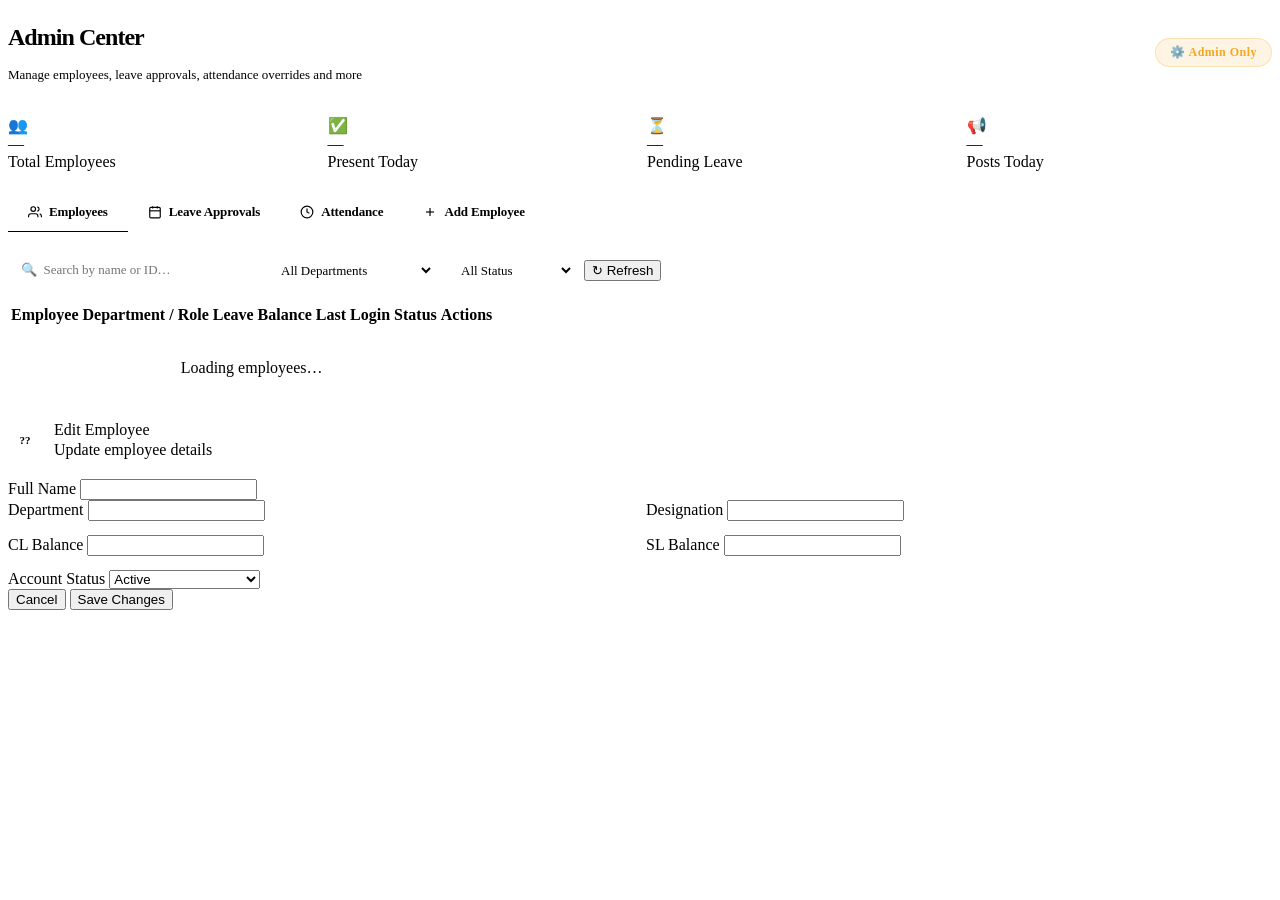
==== index.html @ b12df5a7 "Add files via upload" ====
<!DOCTYPE html>
<html lang="en">
<head>
  <meta charset="UTF-8">
  <meta name="viewport" content="width=device-width, initial-scale=1.0">
  <title>Admin Center · Internal Portal</title>
  <link rel="stylesheet" href="../css/style.css">
  <style>

    /* ── Page Header ────────────────────────────────────────────── */
    .admin-header {
      display: flex;
      align-items: center;
      justify-content: space-between;
      margin-bottom: 20px;
      flex-wrap: wrap;
      gap: 12px;
    }
    .admin-header h1 {
      font-family: var(--font-display);
      font-size: 24px;
      font-weight: 700;
      letter-spacing: -0.04em;
    }
    .admin-header p {
      font-size: 13px;
      color: var(--text-muted);
      margin-top: 3px;
    }
    .admin-badge {
      background: rgba(245,166,35,0.12);
      border: 1px solid rgba(245,166,35,0.25);
      color: #F5A623;
      padding: 6px 14px;
      border-radius: 100px;
      font-size: 12px;
      font-weight: 700;
      letter-spacing: 0.04em;
    }

    /* ── Stat Strip ─────────────────────────────────────────────── */
    .admin-stat-strip {
      display: grid;
      grid-template-columns: repeat(4, 1fr);
      gap: 14px;
      margin-bottom: 22px;
    }
    .admin-stat-strip .stat-card { cursor: default; }

    /* ── Tabs ───────────────────────────────────────────────────── */
    .admin-tabs {
      display: flex;
      gap: 0;
      border-bottom: 1.5px solid var(--border);
      margin-bottom: 22px;
      overflow-x: auto;
      scrollbar-width: none;
    }
    .admin-tabs::-webkit-scrollbar { display: none; }
    .admin-tab {
      padding: 11px 20px;
      font-size: 13px;
      font-weight: 600;
      color: var(--text-muted);
      cursor: pointer;
      transition: var(--transition);
      border-bottom: 2.5px solid transparent;
      margin-bottom: -1.5px;
      white-space: nowrap;
      display: flex;
      align-items: center;
      gap: 7px;
      letter-spacing: -0.01em;
    }
    .admin-tab:hover { color: var(--text-primary); }
    .admin-tab.active { color: var(--accent); border-bottom-color: var(--accent); }
    .tab-badge {
      background: var(--danger);
      color: white;
      font-size: 10px;
      font-weight: 700;
      padding: 1px 6px;
      border-radius: 100px;
      min-width: 18px;
      text-align: center;
    }

    .tab-panel { display: none; }
    .tab-panel.active { display: block; }

    /* ── Search / Filter Bar ────────────────────────────────────── */
    .search-bar {
      display: flex;
      gap: 10px;
      align-items: center;
      margin-bottom: 16px;
      flex-wrap: wrap;
    }
    .search-input {
      padding: 8px 13px;
      border: 1.5px solid var(--border);
      border-radius: var(--radius-sm);
      background: var(--bg-secondary);
      color: var(--text-primary);
      font-size: 13px;
      outline: none;
      transition: var(--transition);
      font-family: var(--font-body);
    }
    .search-input:focus { border-color: var(--accent); background: var(--bg-card); }

    /* ── Employee Table ─────────────────────────────────────────── */
    .emp-avatar {
      width: 34px; height: 34px;
      border-radius: 50%;
      background: linear-gradient(135deg, var(--accent), var(--accent-2));
      display: flex; align-items: center; justify-content: center;
      font-size: 11px; font-weight: 700; color: #000;
      font-family: var(--font-display);
      flex-shrink: 0;
    }
    .emp-name { font-weight: 600; font-size: 13.5px; letter-spacing: -0.02em; }
    .emp-id   { font-size: 11px; color: var(--text-muted); margin-top: 1px; }
    .emp-detail { font-size: 11.5px; color: var(--text-muted); }

    /* ── Leave Request Row ──────────────────────────────────────── */
    .leave-req-row {
      display: flex;
      align-items: flex-start;
      gap: 14px;
      padding: 16px 0;
      border-bottom: 1px solid var(--border);
    }
    .leave-req-row:last-child { border-bottom: none; padding-bottom: 0; }
    .leave-type-pill {
      padding: 3px 9px;
      border-radius: 100px;
      font-size: 11px;
      font-weight: 700;
      letter-spacing: 0.03em;
    }
    .leave-type-pill.CL { background: rgba(245,166,35,0.12); color: var(--accent-2); }
    .leave-type-pill.SL { background: var(--success-soft); color: var(--success); }

    /* ── Attendance Today List ──────────────────────────────────── */
    .att-row {
      display: flex;
      align-items: center;
      gap: 10px;
      padding: 9px 0;
      border-bottom: 1px solid var(--border);
    }
    .att-row:last-child { border-bottom: none; }
    .att-times { font-size: 11px; color: var(--text-muted); margin-top: 2px; }

    /* ── Override Form ──────────────────────────────────────────── */
    .override-form-grid {
      display: grid;
      grid-template-columns: 1fr 1fr;
      gap: 12px;
    }

    /* ── Add Employee Form ──────────────────────────────────────── */
    .add-form-grid {
      display: grid;
      grid-template-columns: 1fr 1fr;
      gap: 14px;
    }

    /* ── Empty State ────────────────────────────────────────────── */
    .admin-empty {
      text-align: center;
      padding: 40px 24px;
      color: var(--text-muted);
    }
    .admin-empty-icon { font-size: 32px; margin-bottom: 10px; opacity: 0.5; }
    .admin-empty h3 { font-size: 14px; font-weight: 600; margin-bottom: 4px; color: var(--text-secondary); }
    .admin-empty p  { font-size: 12.5px; }

    /* ── Modal Extra ────────────────────────────────────────────── */
    .modal-header-row {
      display: flex;
      align-items: center;
      gap: 12px;
      margin-bottom: 20px;
    }

    /* ── Responsive ─────────────────────────────────────────────── */
    @media (max-width: 768px) {
      .admin-stat-strip { grid-template-columns: 1fr 1fr; }
      .add-form-grid    { grid-template-columns: 1fr; }
      .override-form-grid { grid-template-columns: 1fr; }
    }
  </style>
</head>
<body>
<div class="app-layout">
  <aside class="sidebar"></aside>

  <div class="main-content">
    <div class="topbar"></div>

    <div class="page-content">

      <!-- Page Header -->
      <div class="admin-header animate-in">
        <div>
          <h1>Admin Center</h1>
          <p>Manage employees, leave approvals, attendance overrides and more</p>
        </div>
        <div class="admin-badge">⚙️ Admin Only</div>
      </div>

      <!-- Stat Strip -->
      <div class="admin-stat-strip animate-in" style="animation-delay:.04s">
        <div class="stat-card">
          <div class="stat-icon blue">👥</div>
          <div class="stat-value" id="sTotalEmp">—</div>
          <div class="stat-label">Total Employees</div>
        </div>
        <div class="stat-card">
          <div class="stat-icon green">✅</div>
          <div class="stat-value" id="sPresentToday">—</div>
          <div class="stat-label">Present Today</div>
        </div>
        <div class="stat-card">
          <div class="stat-icon yellow">⏳</div>
          <div class="stat-value" id="sPendingLeave">—</div>
          <div class="stat-label">Pending Leave</div>
        </div>
        <div class="stat-card">
          <div class="stat-icon orange">📢</div>
          <div class="stat-value" id="sPostsToday">—</div>
          <div class="stat-label">Posts Today</div>
        </div>
      </div>

      <!-- Tabs -->
      <div class="admin-tabs animate-in" style="animation-delay:.08s">
        <div class="admin-tab active" onclick="switchTab('employees', this)">
          <svg viewBox="0 0 24 24" fill="none" stroke="currentColor" stroke-width="2" style="width:14px;height:14px"><path d="M17 21v-2a4 4 0 0 0-4-4H5a4 4 0 0 0-4 4v2"/><circle cx="9" cy="7" r="4"/><path d="M23 21v-2a4 4 0 0 0-3-3.87"/><path d="M16 3.13a4 4 0 0 1 0 7.75"/></svg>
          Employees
        </div>
        <div class="admin-tab" onclick="switchTab('leave', this)">
          <svg viewBox="0 0 24 24" fill="none" stroke="currentColor" stroke-width="2" style="width:14px;height:14px"><rect x="3" y="4" width="18" height="18" rx="2" ry="2"/><line x1="16" y1="2" x2="16" y2="6"/><line x1="8" y1="2" x2="8" y2="6"/><line x1="3" y1="10" x2="21" y2="10"/></svg>
          Leave Approvals
          <span class="tab-badge" id="pendingLeaveBadge" style="display:none">0</span>
        </div>
        <div class="admin-tab" onclick="switchTab('attendance', this)">
          <svg viewBox="0 0 24 24" fill="none" stroke="currentColor" stroke-width="2" style="width:14px;height:14px"><circle cx="12" cy="12" r="10"/><polyline points="12 6 12 12 16 14"/></svg>
          Attendance
        </div>
        <div class="admin-tab" onclick="switchTab('add', this)">
          <svg viewBox="0 0 24 24" fill="none" stroke="currentColor" stroke-width="2" style="width:14px;height:14px"><line x1="12" y1="5" x2="12" y2="19"/><line x1="5" y1="12" x2="19" y2="12"/></svg>
          Add Employee
        </div>
      </div>

      <!-- ════════════════════════════════════════════════════════ -->
      <!-- TAB: EMPLOYEES                                          -->
      <!-- ════════════════════════════════════════════════════════ -->
      <div class="tab-panel active" id="tab-employees">
        <div class="search-bar">
          <input type="text" class="search-input" id="empSearch"
            placeholder="🔍  Search by name or ID…"
            oninput="filterEmployees()"
            style="min-width:220px">
          <select class="search-input" id="deptFilter" onchange="filterEmployees()" style="min-width:170px">
            <option value="">All Departments</option>
          </select>
          <select class="search-input" id="statusFilter" onchange="filterEmployees()" style="min-width:130px">
            <option value="">All Status</option>
            <option value="active">Active</option>
            <option value="inactive">Inactive</option>
          </select>
          <button class="btn btn-secondary btn-sm" onclick="loadEmployees()">↻ Refresh</button>
        </div>

        <div class="card" style="padding:0;overflow:hidden">
          <div class="table-wrapper">
            <table>
              <thead>
                <tr>
                  <th>Employee</th>
                  <th>Department / Role</th>
                  <th>Leave Balance</th>
                  <th>Last Login</th>
                  <th>Status</th>
                  <th style="text-align:right">Actions</th>
                </tr>
              </thead>
              <tbody id="empTableBody">
                <tr>
                  <td colspan="6" style="text-align:center;padding:32px;color:var(--text-muted)">
                    Loading employees…
                  </td>
                </tr>
              </tbody>
            </table>
          </div>
        </div>
        <div style="margin-top:10px;font-size:12px;color:var(--text-muted)" id="empCount"></div>
      </div>

      <!-- ════════════════════════════════════════════════════════ -->
      <!-- TAB: LEAVE APPROVALS                                    -->
      <!-- ════════════════════════════════════════════════════════ -->
      <div class="tab-panel" id="tab-leave">
        <div class="search-bar">
          <select class="search-input" id="leaveStatusFilter" onchange="loadLeaveRequests()" style="min-width:170px">
            <option value="pending">Pending</option>
            <option value="approved">Approved</option>
            <option value="rejected">Rejected</option>
            <option value="all">All Requests</option>
          </select>
          <button class="btn btn-secondary btn-sm" onclick="loadLeaveRequests()">↻ Refresh</button>
        </div>
        <div class="card" id="leaveApprovalList">
          <div style="text-align:center;padding:32px;color:var(--text-muted);font-size:13px">Loading…</div>
        </div>
      </div>

      <!-- ════════════════════════════════════════════════════════ -->
      <!-- TAB: ATTENDANCE                                         -->
      <!-- ════════════════════════════════════════════════════════ -->
      <div class="tab-panel" id="tab-attendance">
        <div style="display:grid;grid-template-columns:1fr 1fr;gap:18px">

          <!-- Override Form -->
          <div class="card">
            <div class="card-header">
              <div class="card-title">Override Attendance</div>
            </div>
            <p style="font-size:12.5px;color:var(--text-muted);margin-bottom:16px;line-height:1.5">
              Manually adjust check-in/out for any employee on any date.
            </p>
            <div class="form-group">
              <label class="form-label">Employee</label>
              <select class="form-select" id="overrideEmp"></select>
            </div>
            <div class="form-group">
              <label class="form-label">Date</label>
              <input type="date" class="form-input" id="overrideDate">
            </div>
            <div class="override-form-grid">
              <div class="form-group" style="margin-bottom:0">
                <label class="form-label">Check In</label>
                <input type="time" class="form-input" id="overrideIn">
              </div>
              <div class="form-group" style="margin-bottom:0">
                <label class="form-label">Check Out</label>
                <input type="time" class="form-input" id="overrideOut">
              </div>
            </div>
            <div class="form-group" style="margin-top:14px">
              <label class="form-label">Status</label>
              <select class="form-select" id="overrideStatus">
                <option value="present">Present</option>
                <option value="absent">Absent</option>
                <option value="leave">On Leave</option>
                <option value="holiday">Holiday</option>
              </select>
            </div>
            <div class="form-group">
              <label class="form-label">Note (optional)</label>
              <input type="text" class="form-input" id="overrideNote" placeholder="Reason for override…">
            </div>
            <button class="btn btn-primary" style="width:100%" onclick="submitOverride()">
              <svg viewBox="0 0 24 24" fill="none" stroke="currentColor" stroke-width="2" style="width:13px;height:13px"><polyline points="20 6 9 17 4 12"/></svg>
              Save Override
            </button>
          </div>

          <!-- Today's Attendance -->
          <div class="card">
            <div class="card-header">
              <div class="card-title">Today's Attendance</div>
              <button class="btn btn-ghost btn-sm" onclick="loadTodayAttendance()">↻</button>
            </div>
            <div id="todayAttendanceList">
              <div style="text-align:center;padding:32px;color:var(--text-muted);font-size:13px">Loading…</div>
            </div>
          </div>
        </div>
      </div>

      <!-- ════════════════════════════════════════════════════════ -->
      <!-- TAB: ADD EMPLOYEE                                       -->
      <!-- ════════════════════════════════════════════════════════ -->
      <div class="tab-panel" id="tab-add">
        <div class="card" style="max-width:580px">
          <div class="card-header">
            <div class="card-title">New Employee Account</div>
          </div>

          <div class="add-form-grid">
            <div class="form-group" style="margin-bottom:0">
              <label class="form-label">Full Name *</label>
              <input type="text" class="form-input" id="newName" placeholder="e.g. Arjun Sharma">
            </div>
            <div class="form-group" style="margin-bottom:0">
              <label class="form-label">Employee ID *</label>
              <input type="text" class="form-input" id="newEmpId" placeholder="e.g. TS004">
            </div>
          </div>

          <div class="add-form-grid" style="margin-top:14px">
            <div class="form-group" style="margin-bottom:0">
              <label class="form-label">Department</label>
              <input type="text" class="form-input" id="newDept" placeholder="e.g. Engineering">
            </div>
            <div class="form-group" style="margin-bottom:0">
              <label class="form-label">Designation</label>
              <input type="text" class="form-input" id="newDesig" placeholder="e.g. Frontend Developer">
            </div>
          </div>

          <div class="add-form-grid" style="margin-top:14px">
            <div class="form-group" style="margin-bottom:0">
              <label class="form-label">Email</label>
              <input type="email" class="form-input" id="newEmail" placeholder="name@company.com">
            </div>
            <div class="form-group" style="margin-bottom:0">
              <label class="form-label">Phone</label>
              <input type="tel" class="form-input" id="newPhone" placeholder="+91 98765 43210">
            </div>
          </div>

          <div class="add-form-grid" style="margin-top:14px">
            <div class="form-group" style="margin-bottom:0">
              <label class="form-label">Join Date</label>
              <input type="date" class="form-input" id="newJoinDate">
            </div>
            <div class="form-group" style="margin-bottom:0">
              <label class="form-label">Role</label>
              <select class="form-select" id="newRole">
                <option value="employee">Employee</option>
                <option value="admin">Admin</option>
              </select>
            </div>
          </div>

          <div class="add-form-grid" style="margin-top:14px">
            <div class="form-group" style="margin-bottom:0">
              <label class="form-label">Casual Leave (CL)</label>
              <input type="number" class="form-input" id="newCL" value="12" min="0" max="365">
            </div>
            <div class="form-group" style="margin-bottom:0">
              <label class="form-label">Sick Leave (SL)</label>
              <input type="number" class="form-input" id="newSL" value="12" min="0" max="365">
            </div>
          </div>

          <div class="divider"></div>

          <div class="form-group" style="margin-bottom:20px">
            <label class="form-label">Temporary Password *</label>
            <input type="text" class="form-input" id="newPass" placeholder="Employee will use this to first log in">
          </div>

          <button class="btn btn-primary btn-lg" style="width:100%" onclick="addEmployee()">
            <svg viewBox="0 0 24 24" fill="none" stroke="currentColor" stroke-width="2.5" style="width:15px;height:15px"><line x1="12" y1="5" x2="12" y2="19"/><line x1="5" y1="12" x2="19" y2="12"/></svg>
            Create Employee Account
          </button>
        </div>
      </div>

    </div><!-- /page-content -->
  </div><!-- /main-content -->
</div><!-- /app-layout -->

<!-- ── Edit Employee Modal ──────────────────────────────────────── -->
<div class="modal-overlay" id="editModal">
  <div class="modal">
    <div class="modal-header-row">
      <div class="emp-avatar" id="editModalAvatar">??</div>
      <div>
        <div class="modal-title" style="margin-bottom:2px">Edit Employee</div>
        <div class="modal-subtitle" id="editModalSubtitle" style="margin-bottom:0">Update employee details</div>
      </div>
    </div>
    <input type="hidden" id="editEmpId">

    <div class="form-group">
      <label class="form-label">Full Name</label>
      <input type="text" class="form-input" id="editName">
    </div>

    <div style="display:grid;grid-template-columns:1fr 1fr;gap:12px">
      <div class="form-group" style="margin-bottom:0">
        <label class="form-label">Department</label>
        <input type="text" class="form-input" id="editDept">
      </div>
      <div class="form-group" style="margin-bottom:0">
        <label class="form-label">Designation</label>
        <input type="text" class="form-input" id="editDesig">
      </div>
    </div>

    <div style="display:grid;grid-template-columns:1fr 1fr;gap:12px;margin-top:14px">
      <div class="form-group" style="margin-bottom:0">
        <label class="form-label">CL Balance</label>
        <input type="number" class="form-input" id="editCL" min="0">
      </div>
      <div class="form-group" style="margin-bottom:0">
        <label class="form-label">SL Balance</label>
        <input type="number" class="form-input" id="editSL" min="0">
      </div>
    </div>

    <div class="form-group" style="margin-top:14px">
      <label class="form-label">Account Status</label>
      <select class="form-select" id="editStatus">
        <option value="active">Active</option>
        <option value="inactive">Inactive (Deactivated)</option>
      </select>
    </div>

    <div class="modal-actions">
      <button class="btn btn-secondary" onclick="closeModal('editModal')">Cancel</button>
      <button class="btn btn-primary" onclick="saveEmployee()">Save Changes</button>
    </div>
  </div>
</div>

<script src="../js/app.js"></script>
<script>
  const user = Auth.requireAdmin();
  if (!user) throw new Error('Admin access required');

  let allEmployees = [];

  buildSidebar('admin');
  buildTopbar('Admin Center');
  loadAdminStats();
  loadEmployees();

  // ── Tab Switcher ───────────────────────────────────────────────
  function switchTab(name, el) {
    document.querySelectorAll('.admin-tab').forEach(t => t.classList.remove('active'));
    document.querySelectorAll('.tab-panel').forEach(p => p.classList.remove('active'));
    el.classList.add('active');
    document.getElementById(`tab-${name}`).classList.add('active');
    if (name === 'leave')      loadLeaveRequests();
    if (name === 'attendance') { loadTodayAttendance(); setDefaultOverrideDate(); }
  }

  // ── Admin Stats ────────────────────────────────────────────────
  async function loadAdminStats() {
    const res = await API.get('/admin/stats');
    if (!res.ok) return;
    const d = res.data;
    document.getElementById('sTotalEmp').textContent    = d.total_employees ?? '—';
    document.getElementById('sPresentToday').textContent = d.present_today   ?? '—';
    document.getElementById('sPendingLeave').textContent = d.pending_leave   ?? '—';
    document.getElementById('sPostsToday').textContent   = d.posts_today     ?? '—';

    // Show pending badge on Leave tab
    if (d.pending_leave > 0) {
      const badge = document.getElementById('pendingLeaveBadge');
      badge.textContent = d.pending_leave;
      badge.style.display = 'inline-block';
    }
  }

  // ── Load Employees ─────────────────────────────────────────────
  async function loadEmployees() {
    document.getElementById('empTableBody').innerHTML =
      `<tr><td colspan="6" style="text-align:center;padding:32px;color:var(--text-muted)">Loading…</td></tr>`;

    const res = await API.get('/admin/employees');
    allEmployees = res.ok ? (res.data.employees || []) : [];

    // Populate department filter
    const depts = [...new Set(allEmployees.map(e => e.department).filter(Boolean))].sort();
    document.getElementById('deptFilter').innerHTML =
      `<option value="">All Departments</option>` +
      depts.map(d => `<option value="${d}">${d}</option>`).join('');

    // Populate override employee dropdown
    document.getElementById('overrideEmp').innerHTML =
      allEmployees.map(e => `<option value="${e.id}">${e.name} (${e.employee_id})</option>`).join('');

    filterEmployees();
  }

  function filterEmployees() {
    const q      = document.getElementById('empSearch').value.toLowerCase();
    const dept   = document.getElementById('deptFilter').value;
    const status = document.getElementById('statusFilter').value;

    const filtered = allEmployees.filter(e => {
      const matchQ = !q || e.name?.toLowerCase().includes(q) || e.employee_id?.toLowerCase().includes(q);
      const matchD = !dept   || e.department === dept;
      const matchS = !status || e.status === status;
      return matchQ && matchD && matchS;
    });

    renderEmployees(filtered);
  }

  function renderEmployees(list) {
    const tbody = document.getElementById('empTableBody');
    document.getElementById('empCount').textContent =
      list.length === allEmployees.length
        ? `${list.length} employees`
        : `${list.length} of ${allEmployees.length} employees`;

    if (!list.length) {
      tbody.innerHTML = `
        <tr><td colspan="6">
          <div class="admin-empty">
            <div class="admin-empty-icon">🔍</div>
            <h3>No employees found</h3>
            <p>Try adjusting your search or filters</p>
          </div>
        </td></tr>`;
      return;
    }

    tbody.innerHTML = list.map(e => {
      const lastLogin = e.last_login ? Utils.timeAgo(e.last_login) : 'Never';
      const empJson   = JSON.stringify(e).replace(/"/g, '&quot;');
      return `
        <tr>
          <td>
            <div style="display:flex;align-items:center;gap:10px">
              <div class="emp-avatar">${Utils.initials(e.name)}</div>
              <div>
                <div class="emp-name">${e.name}</div>
                <div class="emp-id">#${e.employee_id}</div>
              </div>
            </div>
          </td>
          <td>
            <div style="font-size:13px;font-weight:500">${e.department || '—'}</div>
            <div class="emp-detail">${e.designation || ''}</div>
          </td>
          <td>
            <div style="font-size:12.5px">
              <span style="color:var(--accent-2);font-weight:600">CL ${e.cl_balance ?? 12}</span>
              <span style="color:var(--text-muted);margin:0 5px">·</span>
              <span style="color:var(--success);font-weight:600">SL ${e.sl_balance ?? 12}</span>
            </div>
          </td>
          <td><div class="emp-detail">${lastLogin}</div></td>
          <td>
            <span class="badge badge-${e.status === 'active' ? 'success' : 'danger'}">
              ${e.status || 'active'}
            </span>
          </td>
          <td style="text-align:right">
            <div style="display:flex;gap:6px;justify-content:flex-end">
              <button class="btn btn-secondary btn-sm" onclick="openEditModal(${empJson})">Edit</button>
              <button class="btn btn-danger btn-sm" onclick="confirmResetPassword('${e.id}', '${e.name}')">Reset PW</button>
            </div>
          </td>
        </tr>`;
    }).join('');
  }

  // ── Edit Modal ─────────────────────────────────────────────────
  function openEditModal(emp) {
    document.getElementById('editEmpId').value          = emp.id;
    document.getElementById('editModalSubtitle').textContent = `${emp.name} · #${emp.employee_id}`;
    document.getElementById('editModalAvatar').textContent   = Utils.initials(emp.name);
    document.getElementById('editName').value           = emp.name        || '';
    document.getElementById('editDept').value           = emp.department  || '';
    document.getElementById('editDesig').value          = emp.designation || '';
    document.getElementById('editCL').value             = emp.cl_balance  ?? 12;
    document.getElementById('editSL').value             = emp.sl_balance  ?? 12;
    document.getElementById('editStatus').value         = emp.status      || 'active';
    openModal('editModal');
  }

  async function saveEmployee() {
    const id = document.getElementById('editEmpId').value;
    const payload = {
      name:        document.getElementById('editName').value.trim(),
      department:  document.getElementById('editDept').value.trim(),
      designation: document.getElementById('editDesig').value.trim(),
      cl_balance:  parseInt(document.getElementById('editCL').value),
      sl_balance:  parseInt(document.getElementById('editSL').value),
      status:      document.getElementById('editStatus').value,
    };
    if (!payload.name) { Toast.error('Name cannot be empty'); return; }
    const res = await API.put(`/admin/employees/${id}`, payload);
    if (res.ok) {
      Toast.success('Employee updated successfully');
      closeModal('editModal');
      loadEmployees();
    } else {
      Toast.error(res.data.error || 'Update failed');
    }
  }

  async function confirmResetPassword(id, name) {
    const newPw = prompt(`Set new temporary password for ${name}:`);
    if (!newPw?.trim()) return;
    const res = await API.post(`/admin/employees/${id}/reset-password`, { password: newPw.trim() });
    if (res.ok) Toast.success(`Password reset for ${name}`);
    else Toast.error(res.data.error || 'Reset failed');
  }

  // ── Leave Approvals ────────────────────────────────────────────
  async function loadLeaveRequests() {
    const status    = document.getElementById('leaveStatusFilter').value;
    const container = document.getElementById('leaveApprovalList');
    container.innerHTML = `<div style="text-align:center;padding:32px;color:var(--text-muted);font-size:13px">Loading…</div>`;

    const res = await API.get(`/admin/leave?status=${status}`);
    const requests = res.ok ? (res.data.requests || []) : [];

    if (!requests.length) {
      container.innerHTML = `
        <div class="admin-empty">
          <div class="admin-empty-icon">📋</div>
          <h3>No ${status === 'all' ? '' : status} requests</h3>
          <p>Nothing to show for this filter</p>
        </div>`;
      return;
    }

    container.innerHTML = requests.map(r => `
      <div class="leave-req-row">
        <div class="emp-avatar" style="width:36px;height:36px;font-size:11px;flex-shrink:0">
          ${Utils.initials(r.employee_name)}
        </div>
        <div style="flex:1;min-width:0">
          <div style="display:flex;align-items:center;gap:8px;flex-wrap:wrap;margin-bottom:4px">
            <span style="font-weight:600;font-size:13.5px">${r.employee_name}</span>
            <span class="leave-type-pill ${r.type}">${r.type === 'CL' ? 'Casual Leave' : 'Sick Leave'}</span>
          </div>
          <div style="font-size:12px;color:var(--text-secondary)">
            ${Utils.formatDate(r.from_date)} → ${Utils.formatDate(r.to_date)}
            · <strong>${r.days} day${r.days > 1 ? 's' : ''}</strong>
          </div>
          ${r.reason ? `<div style="font-size:12px;color:var(--text-muted);margin-top:3px;font-style:italic">"${r.reason}"</div>` : ''}
          <div style="font-size:11px;color:var(--text-muted);margin-top:4px">
            Requested ${Utils.timeAgo(r.created_at)}
          </div>
        </div>
        <div style="display:flex;flex-direction:column;align-items:flex-end;gap:8px;flex-shrink:0">
          <span class="badge badge-${r.status === 'approved' ? 'success' : r.status === 'rejected' ? 'danger' : 'warning'}">
            ${r.status}
          </span>
          ${r.status === 'pending' ? `
            <div style="display:flex;gap:6px">
              <button class="btn btn-success btn-sm" onclick="actionLeave('${r.id}', 'approved')">
                ✓ Approve
              </button>
              <button class="btn btn-danger btn-sm" onclick="actionLeave('${r.id}', 'rejected')">
                ✗ Reject
              </button>
            </div>` : ''}
        </div>
      </div>
    `).join('');
  }

  async function actionLeave(id, status) {
    const label = status === 'approved' ? 'approve' : 'reject';
    if (!confirm(`Are you sure you want to ${label} this leave request?`)) return;
    const res = await API.put(`/admin/leave/${id}`, { status });
    if (res.ok) {
      Toast.success(`Leave ${status} successfully`);
      loadLeaveRequests();
      loadAdminStats();
    } else {
      Toast.error(res.data.error || 'Action failed');
    }
  }

  // ── Attendance ─────────────────────────────────────────────────
  function setDefaultOverrideDate() {
    const today = new Date().toISOString().split('T')[0];
    document.getElementById('overrideDate').value = today;
  }

  async function loadTodayAttendance() {
    const container = document.getElementById('todayAttendanceList');
    container.innerHTML = `<div style="text-align:center;padding:24px;color:var(--text-muted);font-size:13px">Loading…</div>`;
    const res = await API.get('/admin/attendance/today');

    if (!res.ok || !res.data.records?.length) {
      container.innerHTML = `
        <div class="admin-empty">
          <div class="admin-empty-icon">🕐</div>
          <h3>No records yet</h3>
          <p>Attendance will appear here once employees check in</p>
        </div>`;
      return;
    }

    const records = res.data.records;
    const present  = records.filter(r => r.status === 'present').length;
    const absent   = records.filter(r => r.status === 'absent').length;
    const onLeave  = records.filter(r => r.status === 'leave').length;

    container.innerHTML = `
      <div style="display:flex;gap:12px;margin-bottom:16px">
        <div style="flex:1;text-align:center;padding:10px;background:var(--success-soft);border-radius:var(--radius-sm)">
          <div style="font-family:var(--font-display);font-size:22px;font-weight:700;color:var(--success)">${present}</div>
          <div style="font-size:10.5px;color:var(--success);font-weight:600;text-transform:uppercase;letter-spacing:0.06em">Present</div>
        </div>
        <div style="flex:1;text-align:center;padding:10px;background:var(--danger-soft);border-radius:var(--radius-sm)">
          <div style="font-family:var(--font-display);font-size:22px;font-weight:700;color:var(--danger)">${absent}</div>
          <div style="font-size:10.5px;color:var(--danger);font-weight:600;text-transform:uppercase;letter-spacing:0.06em">Absent</div>
        </div>
        <div style="flex:1;text-align:center;padding:10px;background:var(--warning-soft);border-radius:var(--radius-sm)">
          <div style="font-family:var(--font-display);font-size:22px;font-weight:700;color:var(--warning)">${onLeave}</div>
          <div style="font-size:10.5px;color:var(--warning);font-weight:600;text-transform:uppercase;letter-spacing:0.06em">On Leave</div>
        </div>
      </div>
      <div style="max-height:380px;overflow-y:auto">
        ${records.map(r => `
          <div class="att-row">
            <div class="emp-avatar" style="width:28px;height:28px;font-size:10px">${Utils.initials(r.name)}</div>
            <div style="flex:1">
              <div style="font-size:13px;font-weight:600">${r.name}</div>
              <div class="att-times">
                ${r.check_in  ? '▶ ' + Utils.formatTime(r.check_in)  : ''}
                ${r.check_out ? ' ◼ ' + Utils.formatTime(r.check_out) : ''}
                ${!r.check_in && r.status !== 'leave' ? 'Not checked in' : ''}
              </div>
            </div>
            <span class="badge badge-${r.status === 'present' ? 'success' : r.status === 'leave' ? 'warning' : 'danger'}" style="font-size:10px">
              ${r.status}
            </span>
          </div>
        `).join('')}
      </div>`;
  }

  async function submitOverride() {
    const payload = {
      employee_id: document.getElementById('overrideEmp').value,
      date:        document.getElementById('overrideDate').value,
      check_in:    document.getElementById('overrideIn').value,
      check_out:   document.getElementById('overrideOut').value,
      status:      document.getElementById('overrideStatus').value,
      note:        document.getElementById('overrideNote').value,
    };
    if (!payload.employee_id) { Toast.error('Please select an employee'); return; }
    if (!payload.date)        { Toast.error('Please select a date'); return; }

    const res = await API.post('/admin/attendance/override', payload);
    if (res.ok) {
      Toast.success('Attendance record updated');
      loadTodayAttendance();
      // Reset time fields
      document.getElementById('overrideIn').value  = '';
      document.getElementById('overrideOut').value = '';
      document.getElementById('overrideNote').value = '';
    } else {
      Toast.error(res.data.error || 'Override failed');
    }
  }

  // ── Add Employee ───────────────────────────────────────────────
  async function addEmployee() {
    const payload = {
      name:        document.getElementById('newName').value.trim(),
      employee_id: document.getElementById('newEmpId').value.trim(),
      department:  document.getElementById('newDept').value.trim(),
      designation: document.getElementById('newDesig').value.trim(),
      email:       document.getElementById('newEmail').value.trim(),
      phone:       document.getElementById('newPhone').value.trim(),
      join_date:   document.getElementById('newJoinDate').value,
      role:        document.getElementById('newRole').value,
      cl_balance:  parseInt(document.getElementById('newCL').value) || 12,
      sl_balance:  parseInt(document.getElementById('newSL').value) || 12,
      password:    document.getElementById('newPass').value,
    };

    if (!payload.name)        { Toast.error('Full name is required'); return; }
    if (!payload.employee_id) { Toast.error('Employee ID is required'); return; }
    if (!payload.password)    { Toast.error('Temporary password is required'); return; }

    const btn = document.querySelector('#tab-add .btn-primary');
    btn.disabled = true;
    btn.textContent = 'Creating…';

    const res = await API.post('/admin/employees', payload);

    btn.disabled = false;
    btn.innerHTML = `
      <svg viewBox="0 0 24 24" fill="none" stroke="currentColor" stroke-width="2.5" style="width:15px;height:15px"><line x1="12" y1="5" x2="12" y2="19"/><line x1="5" y1="12" x2="19" y2="12"/></svg>
      Create Employee Account`;

    if (res.ok) {
      Toast.success(`${payload.name} added successfully! 🎉`);
      // Clear form
      ['newName','newEmpId','newDept','newDesig','newEmail','newPhone','newJoinDate','newPass']
        .forEach(id => document.getElementById(id).value = '');
      document.getElementById('newCL').value = 12;
      document.getElementById('newSL').value = 12;
      document.getElementById('newRole').value = 'employee';
      loadEmployees();
      loadAdminStats();
    } else {
      Toast.error(res.data.error || 'Failed to add employee');
    }
  }
</script>
</body>
</html>
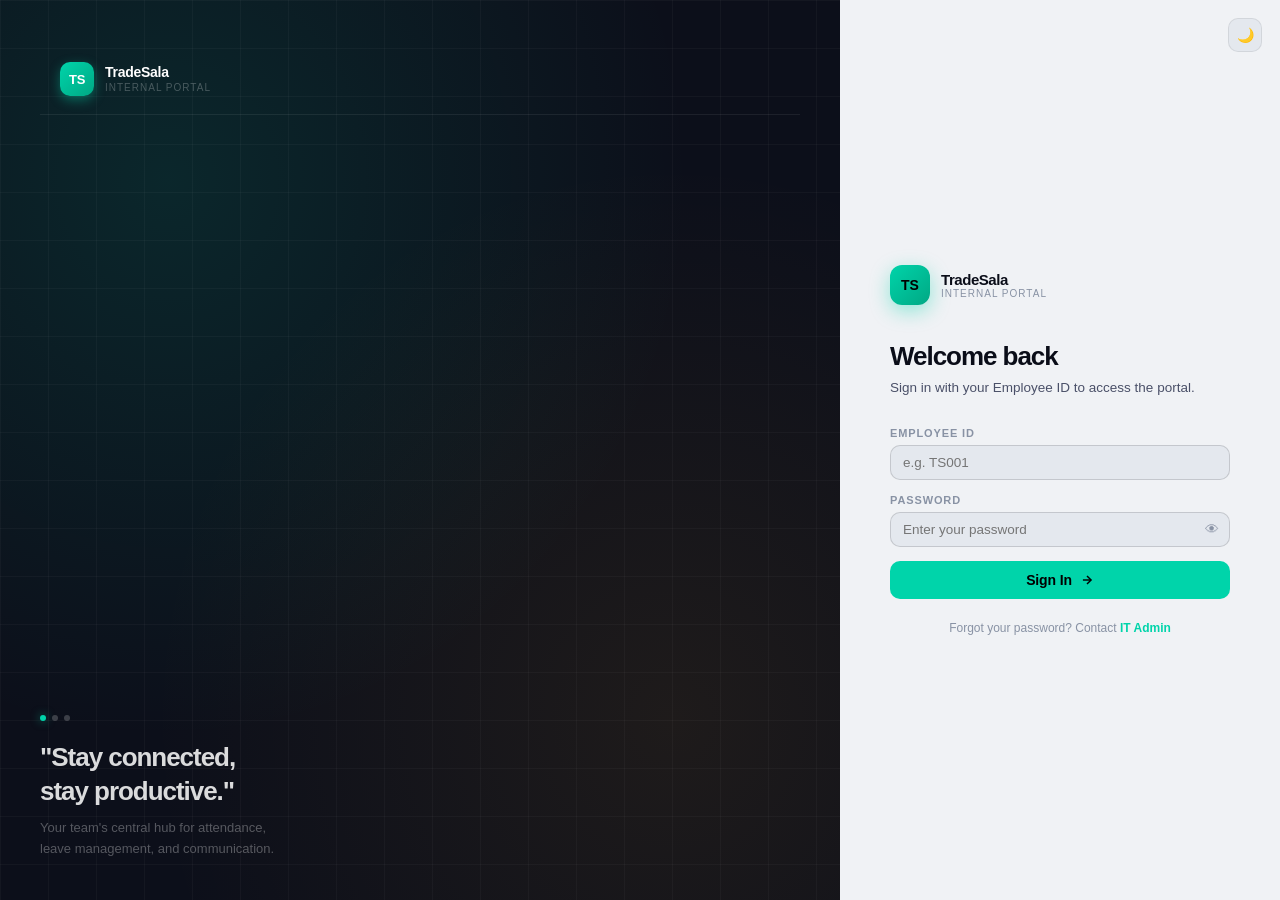
==== commit 97fdb540: "Add files via upload" ====
--- a/index.html
+++ b/index.html
@@ -3,193 +3,294 @@
 <head>
   <meta charset="UTF-8">
   <meta name="viewport" content="width=device-width, initial-scale=1.0">
-  <title>Admin Center · Internal Portal</title>
-  <link rel="stylesheet" href="../css/style.css">
+  <title>Dashboard · Internal Portal</title>
+  <link rel="stylesheet" href="css/style.css">
   <style>
-
-    /* ── Page Header ────────────────────────────────────────────── */
-    .admin-header {
+    /* ── Welcome Banner ─────────────────────────────────────────── */
+    .welcome-banner {
+      background: linear-gradient(135deg, #080B12 0%, #081e2e 50%, #0a1a1a 100%);
+      border-radius: var(--radius-lg);
+      padding: 28px 32px;
+      margin-bottom: 20px;
+      color: white;
+      position: relative;
+      overflow: hidden;
+      border: 1px solid rgba(0,212,170,0.18);
+      box-shadow: 0 0 40px rgba(0,212,170,0.05);
+    }
+    .welcome-banner::before {
+      content: '';
+      position: absolute; right: -80px; top: -80px;
+      width: 320px; height: 320px;
+      background: radial-gradient(circle, rgba(0,212,170,.12) 0%, transparent 65%);
+      border-radius: 50%;
+      pointer-events: none;
+    }
+    .welcome-banner::after {
+      content: '';
+      position: absolute; left: 40%; bottom: -40px;
+      width: 180px; height: 180px;
+      background: radial-gradient(circle, rgba(245,166,35,.06) 0%, transparent 65%);
+      border-radius: 50%;
+      pointer-events: none;
+    }
+    .welcome-top {
+      display: flex;
+      align-items: flex-start;
+      justify-content: space-between;
+      gap: 16px;
+      position: relative;
+      z-index: 1;
+    }
+    .welcome-banner h2 {
+      font-family: var(--font-display);
+      font-size: 22px;
+      font-weight: 700;
+      margin-bottom: 5px;
+      letter-spacing: -0.03em;
+    }
+    .welcome-banner .welcome-sub {
+      font-size: 12.5px;
+      color: rgba(255,255,255,.4);
+      letter-spacing: -0.01em;
+    }
+    .welcome-badge {
+      background: rgba(0,212,170,0.12);
+      border: 1px solid rgba(0,212,170,0.25);
+      border-radius: 100px;
+      padding: 5px 12px;
+      font-size: 11px;
+      font-weight: 600;
+      color: #00D4AA;
+      white-space: nowrap;
+      letter-spacing: 0.03em;
+    }
+    .checkin-row {
+      margin-top: 20px;
       display: flex;
       align-items: center;
-      justify-content: space-between;
-      margin-bottom: 20px;
+      gap: 12px;
+      position: relative;
+      z-index: 1;
       flex-wrap: wrap;
+    }
+    .checkin-btn {
+      background: var(--accent);
+      color: #000;
+      border: none;
+      padding: 10px 20px;
+      border-radius: var(--radius-sm);
+      font-size: 13px;
+      font-weight: 700;
+      cursor: pointer;
+      display: inline-flex;
+      align-items: center;
+      gap: 8px;
+      transition: var(--transition);
+      font-family: var(--font-body);
+      letter-spacing: -0.01em;
+    }
+    .checkin-btn:hover { background: var(--accent-hover); box-shadow: 0 0 20px rgba(0,212,170,.4); transform: translateY(-1px); }
+    .checkin-btn:disabled { opacity: 0.6; cursor: not-allowed; transform: none; box-shadow: none; }
+    .checkin-btn.checked-in { background: var(--success); }
+    .checkin-btn.checked-out { background: rgba(255,255,255,0.12); color: rgba(255,255,255,0.6); border: 1px solid rgba(255,255,255,0.1); }
+    .checkout-btn {
+      background: transparent;
+      color: rgba(255,255,255,0.55);
+      border: 1px solid rgba(255,255,255,0.15);
+      padding: 10px 18px;
+      border-radius: var(--radius-sm);
+      font-size: 13px;
+      font-weight: 600;
+      cursor: pointer;
+      display: inline-flex;
+      align-items: center;
+      gap: 8px;
+      transition: var(--transition);
+      font-family: var(--font-body);
+    }
+    .checkout-btn:hover { border-color: var(--danger); color: var(--danger); }
+    .checkin-time {
+      font-size: 11.5px;
+      color: rgba(255,255,255,0.35);
+      letter-spacing: -0.01em;
+    }
+
+    /* ── Stats ──────────────────────────────────────────────────── */
+    .stat-card-inner { display: flex; align-items: flex-start; justify-content: space-between; }
+    .stat-trend {
+      font-size: 10px;
+      font-weight: 600;
+      padding: 3px 7px;
+      border-radius: 100px;
+      letter-spacing: 0.02em;
+    }
+    .stat-trend.up { background: var(--success-soft); color: var(--success); }
+    .stat-trend.neutral { background: var(--accent-2-soft); color: var(--accent-2); }
+
+    /* ── Leave Balance Card ─────────────────────────────────────── */
+    .leave-bars { display: flex; flex-direction: column; gap: 14px; }
+    .leave-bar-row { display: flex; flex-direction: column; gap: 6px; }
+    .leave-bar-top { display: flex; justify-content: space-between; align-items: center; }
+    .leave-bar-label { font-size: 12px; font-weight: 600; color: var(--text-secondary); }
+    .leave-bar-val { font-size: 12px; font-weight: 700; }
+    .leave-bar-val.cl { color: var(--accent-2); }
+    .leave-bar-val.sl { color: var(--success); }
+    .leave-bar-track {
+      height: 6px;
+      background: var(--border);
+      border-radius: 100px;
+      overflow: hidden;
+    }
+    .leave-bar-fill {
+      height: 100%;
+      border-radius: 100px;
+      transition: width 0.8s cubic-bezier(0.4,0,0.2,1);
+    }
+    .leave-bar-fill.cl { background: var(--accent-2); }
+    .leave-bar-fill.sl { background: var(--success); }
+
+    /* ── Quick Actions ──────────────────────────────────────────── */
+    .quick-grid {
+      display: grid;
+      grid-template-columns: 1fr 1fr 1fr;
+      gap: 10px;
+    }
+    .quick-link {
+      display: flex;
+      flex-direction: column;
+      gap: 8px;
+      padding: 14px;
+      border: 1px solid var(--border);
+      border-radius: var(--radius-md);
+      background: var(--bg-secondary);
+      font-size: 12.5px;
+      font-weight: 600;
+      transition: var(--transition);
+      cursor: pointer;
+      text-decoration: none;
+      color: var(--text-secondary);
+    }
+    .quick-link:hover { border-color: var(--accent); background: var(--accent-soft); color: var(--accent); transform: translateY(-1px); box-shadow: var(--shadow-sm); }
+    .quick-link-icon {
+      width: 32px; height: 32px;
+      border-radius: var(--radius-xs);
+      background: var(--bg-card);
+      border: 1px solid var(--border);
+      display: flex; align-items: center; justify-content: center;
+      font-size: 15px;
+      transition: var(--transition);
+    }
+    .quick-link:hover .quick-link-icon { background: var(--accent-soft); border-color: var(--accent); }
+
+    /* ── Activity Feed ──────────────────────────────────────────── */
+    .activity-list { display: flex; flex-direction: column; }
+    .activity-item {
+      display: flex;
+      align-items: flex-start;
       gap: 12px;
-    }
-    .admin-header h1 {
-      font-family: var(--font-display);
-      font-size: 24px;
-      font-weight: 700;
-      letter-spacing: -0.04em;
-    }
-    .admin-header p {
-      font-size: 13px;
-      color: var(--text-muted);
-      margin-top: 3px;
-    }
-    .admin-badge {
-      background: rgba(245,166,35,0.12);
-      border: 1px solid rgba(245,166,35,0.25);
-      color: #F5A623;
-      padding: 6px 14px;
+      padding: 11px 0;
+      border-bottom: 1px solid var(--border);
+    }
+    .activity-item:last-child { border-bottom: none; padding-bottom: 0; }
+    .activity-dot-wrap {
+      display: flex;
+      flex-direction: column;
+      align-items: center;
+      padding-top: 4px;
+      gap: 0;
+    }
+    .activity-dot {
+      width: 8px; height: 8px;
+      border-radius: 50%;
+      background: var(--accent);
+      flex-shrink: 0;
+    }
+    .activity-dot.green  { background: var(--success); }
+    .activity-dot.amber  { background: var(--accent-2); }
+    .activity-dot.blue   { background: #4F8EF7; }
+    .activity-dot.red    { background: var(--danger); }
+    .activity-desc { font-size: 12.5px; color: var(--text-secondary); line-height: 1.45; }
+    .activity-time { font-size: 11px; color: var(--text-muted); margin-top: 2px; }
+
+    /* ── Online Members ─────────────────────────────────────────── */
+    .members-grid {
+      display: flex;
+      flex-wrap: wrap;
+      gap: 8px;
+    }
+    .member-chip {
+      display: flex;
+      align-items: center;
+      gap: 7px;
+      padding: 6px 10px 6px 6px;
+      background: var(--bg-secondary);
+      border: 1px solid var(--border);
       border-radius: 100px;
       font-size: 12px;
+      font-weight: 500;
+      color: var(--text-secondary);
+      transition: var(--transition);
+    }
+    .member-chip:hover { border-color: var(--accent); color: var(--accent); }
+    .member-avatar {
+      width: 22px; height: 22px;
+      border-radius: 50%;
+      background: var(--accent-soft);
+      border: 1px solid rgba(0,212,170,0.3);
+      display: flex; align-items: center; justify-content: center;
+      font-size: 9px;
       font-weight: 700;
-      letter-spacing: 0.04em;
-    }
-
-    /* ── Stat Strip ─────────────────────────────────────────────── */
-    .admin-stat-strip {
+      color: var(--accent);
+    }
+    .online-dot {
+      width: 6px; height: 6px;
+      border-radius: 50%;
+      background: var(--success);
+      flex-shrink: 0;
+    }
+
+    /* ── Layout ─────────────────────────────────────────────────── */
+    .dashboard-grid {
       display: grid;
-      grid-template-columns: repeat(4, 1fr);
-      gap: 14px;
-      margin-bottom: 22px;
-    }
-    .admin-stat-strip .stat-card { cursor: default; }
-
-    /* ── Tabs ───────────────────────────────────────────────────── */
-    .admin-tabs {
-      display: flex;
-      gap: 0;
-      border-bottom: 1.5px solid var(--border);
-      margin-bottom: 22px;
-      overflow-x: auto;
-      scrollbar-width: none;
-    }
-    .admin-tabs::-webkit-scrollbar { display: none; }
-    .admin-tab {
-      padding: 11px 20px;
-      font-size: 13px;
-      font-weight: 600;
-      color: var(--text-muted);
-      cursor: pointer;
-      transition: var(--transition);
-      border-bottom: 2.5px solid transparent;
-      margin-bottom: -1.5px;
-      white-space: nowrap;
-      display: flex;
-      align-items: center;
-      gap: 7px;
-      letter-spacing: -0.01em;
-    }
-    .admin-tab:hover { color: var(--text-primary); }
-    .admin-tab.active { color: var(--accent); border-bottom-color: var(--accent); }
-    .tab-badge {
-      background: var(--danger);
-      color: white;
-      font-size: 10px;
-      font-weight: 700;
-      padding: 1px 6px;
-      border-radius: 100px;
-      min-width: 18px;
-      text-align: center;
-    }
-
-    .tab-panel { display: none; }
-    .tab-panel.active { display: block; }
-
-    /* ── Search / Filter Bar ────────────────────────────────────── */
-    .search-bar {
-      display: flex;
-      gap: 10px;
-      align-items: center;
-      margin-bottom: 16px;
-      flex-wrap: wrap;
-    }
-    .search-input {
-      padding: 8px 13px;
-      border: 1.5px solid var(--border);
-      border-radius: var(--radius-sm);
-      background: var(--bg-secondary);
-      color: var(--text-primary);
-      font-size: 13px;
-      outline: none;
-      transition: var(--transition);
-      font-family: var(--font-body);
-    }
-    .search-input:focus { border-color: var(--accent); background: var(--bg-card); }
-
-    /* ── Employee Table ─────────────────────────────────────────── */
-    .emp-avatar {
-      width: 34px; height: 34px;
-      border-radius: 50%;
-      background: linear-gradient(135deg, var(--accent), var(--accent-2));
-      display: flex; align-items: center; justify-content: center;
-      font-size: 11px; font-weight: 700; color: #000;
-      font-family: var(--font-display);
-      flex-shrink: 0;
-    }
-    .emp-name { font-weight: 600; font-size: 13.5px; letter-spacing: -0.02em; }
-    .emp-id   { font-size: 11px; color: var(--text-muted); margin-top: 1px; }
-    .emp-detail { font-size: 11.5px; color: var(--text-muted); }
-
-    /* ── Leave Request Row ──────────────────────────────────────── */
-    .leave-req-row {
-      display: flex;
-      align-items: flex-start;
-      gap: 14px;
-      padding: 16px 0;
-      border-bottom: 1px solid var(--border);
-    }
-    .leave-req-row:last-child { border-bottom: none; padding-bottom: 0; }
-    .leave-type-pill {
-      padding: 3px 9px;
-      border-radius: 100px;
-      font-size: 11px;
-      font-weight: 700;
-      letter-spacing: 0.03em;
-    }
-    .leave-type-pill.CL { background: rgba(245,166,35,0.12); color: var(--accent-2); }
-    .leave-type-pill.SL { background: var(--success-soft); color: var(--success); }
-
-    /* ── Attendance Today List ──────────────────────────────────── */
-    .att-row {
+      grid-template-columns: 1fr 1fr 1fr;
+      gap: 16px;
+      margin-top: 16px;
+    }
+    .col-left  { display: flex; flex-direction: column; gap: 16px; }
+    .col-right { display: flex; flex-direction: column; gap: 16px; }
+
+    /* ── Attendance Status Bar ──────────────────────────────────── */
+    .att-status-bar {
       display: flex;
       align-items: center;
       gap: 10px;
-      padding: 9px 0;
-      border-bottom: 1px solid var(--border);
-    }
-    .att-row:last-child { border-bottom: none; }
-    .att-times { font-size: 11px; color: var(--text-muted); margin-top: 2px; }
-
-    /* ── Override Form ──────────────────────────────────────────── */
-    .override-form-grid {
-      display: grid;
-      grid-template-columns: 1fr 1fr;
-      gap: 12px;
-    }
-
-    /* ── Add Employee Form ──────────────────────────────────────── */
-    .add-form-grid {
-      display: grid;
-      grid-template-columns: 1fr 1fr;
-      gap: 14px;
-    }
-
-    /* ── Empty State ────────────────────────────────────────────── */
-    .admin-empty {
-      text-align: center;
-      padding: 40px 24px;
-      color: var(--text-muted);
-    }
-    .admin-empty-icon { font-size: 32px; margin-bottom: 10px; opacity: 0.5; }
-    .admin-empty h3 { font-size: 14px; font-weight: 600; margin-bottom: 4px; color: var(--text-secondary); }
-    .admin-empty p  { font-size: 12.5px; }
-
-    /* ── Modal Extra ────────────────────────────────────────────── */
-    .modal-header-row {
-      display: flex;
-      align-items: center;
-      gap: 12px;
-      margin-bottom: 20px;
-    }
+      padding: 10px 14px;
+      background: var(--success-soft);
+      border: 1px solid rgba(0,201,122,0.2);
+      border-radius: var(--radius-sm);
+      font-size: 12.5px;
+      font-weight: 600;
+      color: var(--success);
+    }
+    .att-status-bar.absent {
+      background: var(--danger-soft);
+      border-color: rgba(255,77,106,0.2);
+      color: var(--danger);
+    }
+    .att-status-dot {
+      width: 8px; height: 8px; border-radius: 50%;
+      background: currentColor;
+      flex-shrink: 0;
+      animation: pulse 2s ease-in-out infinite;
+    }
+    @keyframes pulse { 0%,100%{opacity:1} 50%{opacity:0.4} }
 
     /* ── Responsive ─────────────────────────────────────────────── */
     @media (max-width: 768px) {
-      .admin-stat-strip { grid-template-columns: 1fr 1fr; }
-      .add-form-grid    { grid-template-columns: 1fr; }
-      .override-form-grid { grid-template-columns: 1fr; }
+      .dashboard-grid { grid-template-columns: 1fr; }
+      .quick-grid { grid-template-columns: 1fr 1fr 1fr; }
+      .welcome-top { flex-direction: column; gap: 10px; }
     }
   </style>
 </head>
@@ -202,266 +303,189 @@
 
     <div class="page-content">
 
-      <!-- Page Header -->
-      <div class="admin-header animate-in">
-        <div>
-          <h1>Admin Center</h1>
-          <p>Manage employees, leave approvals, attendance overrides and more</p>
-        </div>
-        <div class="admin-badge">⚙️ Admin Only</div>
+      <!-- Welcome Banner -->
+      <div class="welcome-banner animate-in">
+        <div class="welcome-top">
+          <div>
+            <h2 id="welcomeText">Good morning! 👋</h2>
+            <div class="welcome-sub" id="welcomeDate"></div>
+          </div>
+          <div class="welcome-badge" id="roleBadge">Employee</div>
+        </div>
+
+        <div class="checkin-row">
+          <button class="checkin-btn" id="checkinBtn" onclick="handleCheckin()">
+            <svg viewBox="0 0 24 24" fill="none" stroke="currentColor" stroke-width="2.5" style="width:13px;height:13px">
+              <circle cx="12" cy="12" r="10"/><polyline points="12 6 12 12 16 14"/>
+            </svg>
+            <span id="checkinBtnText">Check In</span>
+          </button>
+          <button class="checkout-btn" id="checkoutBtn" onclick="handleCheckout()" style="display:none">
+            <svg viewBox="0 0 24 24" fill="none" stroke="currentColor" stroke-width="2.5" style="width:13px;height:13px">
+              <path d="M9 21H5a2 2 0 0 1-2-2V5a2 2 0 0 1 2-2h4"/><polyline points="16 17 21 12 16 7"/><line x1="21" y1="12" x2="9" y2="12"/>
+            </svg>
+            Check Out
+          </button>
+          <span class="checkin-time" id="checkinTimeLabel"></span>
+        </div>
       </div>
 
-      <!-- Stat Strip -->
-      <div class="admin-stat-strip animate-in" style="animation-delay:.04s">
+      <!-- Stat Cards -->
+      <div class="stat-grid animate-in" style="animation-delay:.05s">
         <div class="stat-card">
-          <div class="stat-icon blue">👥</div>
-          <div class="stat-value" id="sTotalEmp">—</div>
-          <div class="stat-label">Total Employees</div>
+          <div class="stat-card-inner">
+            <div class="stat-icon orange">📅</div>
+            <span class="stat-trend neutral" id="trendPresent">Month</span>
+          </div>
+          <div class="stat-value" id="statPresent">—</div>
+          <div class="stat-label">Days Present</div>
         </div>
         <div class="stat-card">
-          <div class="stat-icon green">✅</div>
-          <div class="stat-value" id="sPresentToday">—</div>
-          <div class="stat-label">Present Today</div>
+          <div class="stat-card-inner">
+            <div class="stat-icon blue">🏖️</div>
+            <span class="stat-trend up" id="trendCL">CL</span>
+          </div>
+          <div class="stat-value" id="statCL">—</div>
+          <div class="stat-label">Casual Leave Left</div>
         </div>
         <div class="stat-card">
-          <div class="stat-icon yellow">⏳</div>
-          <div class="stat-value" id="sPendingLeave">—</div>
-          <div class="stat-label">Pending Leave</div>
+          <div class="stat-card-inner">
+            <div class="stat-icon green">🏥</div>
+            <span class="stat-trend up" id="trendSL">SL</span>
+          </div>
+          <div class="stat-value" id="statSL">—</div>
+          <div class="stat-label">Sick Leave Left</div>
         </div>
         <div class="stat-card">
-          <div class="stat-icon orange">📢</div>
-          <div class="stat-value" id="sPostsToday">—</div>
-          <div class="stat-label">Posts Today</div>
+          <div class="stat-card-inner">
+            <div class="stat-icon yellow">📋</div>
+            <span class="stat-trend neutral" id="trendPending">Pending</span>
+          </div>
+          <div class="stat-value" id="statPending">—</div>
+          <div class="stat-label">Leave Requests</div>
         </div>
       </div>
 
-      <!-- Tabs -->
-      <div class="admin-tabs animate-in" style="animation-delay:.08s">
-        <div class="admin-tab active" onclick="switchTab('employees', this)">
-          <svg viewBox="0 0 24 24" fill="none" stroke="currentColor" stroke-width="2" style="width:14px;height:14px"><path d="M17 21v-2a4 4 0 0 0-4-4H5a4 4 0 0 0-4 4v2"/><circle cx="9" cy="7" r="4"/><path d="M23 21v-2a4 4 0 0 0-3-3.87"/><path d="M16 3.13a4 4 0 0 1 0 7.75"/></svg>
-          Employees
-        </div>
-        <div class="admin-tab" onclick="switchTab('leave', this)">
-          <svg viewBox="0 0 24 24" fill="none" stroke="currentColor" stroke-width="2" style="width:14px;height:14px"><rect x="3" y="4" width="18" height="18" rx="2" ry="2"/><line x1="16" y1="2" x2="16" y2="6"/><line x1="8" y1="2" x2="8" y2="6"/><line x1="3" y1="10" x2="21" y2="10"/></svg>
-          Leave Approvals
-          <span class="tab-badge" id="pendingLeaveBadge" style="display:none">0</span>
-        </div>
-        <div class="admin-tab" onclick="switchTab('attendance', this)">
-          <svg viewBox="0 0 24 24" fill="none" stroke="currentColor" stroke-width="2" style="width:14px;height:14px"><circle cx="12" cy="12" r="10"/><polyline points="12 6 12 12 16 14"/></svg>
-          Attendance
-        </div>
-        <div class="admin-tab" onclick="switchTab('add', this)">
-          <svg viewBox="0 0 24 24" fill="none" stroke="currentColor" stroke-width="2" style="width:14px;height:14px"><line x1="12" y1="5" x2="12" y2="19"/><line x1="5" y1="12" x2="19" y2="12"/></svg>
-          Add Employee
-        </div>
-      </div>
-
-      <!-- ════════════════════════════════════════════════════════ -->
-      <!-- TAB: EMPLOYEES                                          -->
-      <!-- ════════════════════════════════════════════════════════ -->
-      <div class="tab-panel active" id="tab-employees">
-        <div class="search-bar">
-          <input type="text" class="search-input" id="empSearch"
-            placeholder="🔍  Search by name or ID…"
-            oninput="filterEmployees()"
-            style="min-width:220px">
-          <select class="search-input" id="deptFilter" onchange="filterEmployees()" style="min-width:170px">
-            <option value="">All Departments</option>
-          </select>
-          <select class="search-input" id="statusFilter" onchange="filterEmployees()" style="min-width:130px">
-            <option value="">All Status</option>
-            <option value="active">Active</option>
-            <option value="inactive">Inactive</option>
-          </select>
-          <button class="btn btn-secondary btn-sm" onclick="loadEmployees()">↻ Refresh</button>
-        </div>
-
-        <div class="card" style="padding:0;overflow:hidden">
-          <div class="table-wrapper">
-            <table>
-              <thead>
-                <tr>
-                  <th>Employee</th>
-                  <th>Department / Role</th>
-                  <th>Leave Balance</th>
-                  <th>Last Login</th>
-                  <th>Status</th>
-                  <th style="text-align:right">Actions</th>
-                </tr>
-              </thead>
-              <tbody id="empTableBody">
-                <tr>
-                  <td colspan="6" style="text-align:center;padding:32px;color:var(--text-muted)">
-                    Loading employees…
-                  </td>
-                </tr>
-              </tbody>
-            </table>
-          </div>
-        </div>
-        <div style="margin-top:10px;font-size:12px;color:var(--text-muted)" id="empCount"></div>
-      </div>
-
-      <!-- ════════════════════════════════════════════════════════ -->
-      <!-- TAB: LEAVE APPROVALS                                    -->
-      <!-- ════════════════════════════════════════════════════════ -->
-      <div class="tab-panel" id="tab-leave">
-        <div class="search-bar">
-          <select class="search-input" id="leaveStatusFilter" onchange="loadLeaveRequests()" style="min-width:170px">
-            <option value="pending">Pending</option>
-            <option value="approved">Approved</option>
-            <option value="rejected">Rejected</option>
-            <option value="all">All Requests</option>
-          </select>
-          <button class="btn btn-secondary btn-sm" onclick="loadLeaveRequests()">↻ Refresh</button>
-        </div>
-        <div class="card" id="leaveApprovalList">
-          <div style="text-align:center;padding:32px;color:var(--text-muted);font-size:13px">Loading…</div>
-        </div>
-      </div>
-
-      <!-- ════════════════════════════════════════════════════════ -->
-      <!-- TAB: ATTENDANCE                                         -->
-      <!-- ════════════════════════════════════════════════════════ -->
-      <div class="tab-panel" id="tab-attendance">
-        <div style="display:grid;grid-template-columns:1fr 1fr;gap:18px">
-
-          <!-- Override Form -->
-          <div class="card">
-            <div class="card-header">
-              <div class="card-title">Override Attendance</div>
-            </div>
-            <p style="font-size:12.5px;color:var(--text-muted);margin-bottom:16px;line-height:1.5">
-              Manually adjust check-in/out for any employee on any date.
-            </p>
-            <div class="form-group">
-              <label class="form-label">Employee</label>
-              <select class="form-select" id="overrideEmp"></select>
-            </div>
-            <div class="form-group">
-              <label class="form-label">Date</label>
-              <input type="date" class="form-input" id="overrideDate">
-            </div>
-            <div class="override-form-grid">
-              <div class="form-group" style="margin-bottom:0">
-                <label class="form-label">Check In</label>
-                <input type="time" class="form-input" id="overrideIn">
-              </div>
-              <div class="form-group" style="margin-bottom:0">
-                <label class="form-label">Check Out</label>
-                <input type="time" class="form-input" id="overrideOut">
-              </div>
-            </div>
-            <div class="form-group" style="margin-top:14px">
-              <label class="form-label">Status</label>
-              <select class="form-select" id="overrideStatus">
-                <option value="present">Present</option>
-                <option value="absent">Absent</option>
-                <option value="leave">On Leave</option>
-                <option value="holiday">Holiday</option>
-              </select>
-            </div>
-            <div class="form-group">
-              <label class="form-label">Note (optional)</label>
-              <input type="text" class="form-input" id="overrideNote" placeholder="Reason for override…">
-            </div>
-            <button class="btn btn-primary" style="width:100%" onclick="submitOverride()">
-              <svg viewBox="0 0 24 24" fill="none" stroke="currentColor" stroke-width="2" style="width:13px;height:13px"><polyline points="20 6 9 17 4 12"/></svg>
-              Save Override
-            </button>
-          </div>
-
-          <!-- Today's Attendance -->
+      <!-- Main Dashboard Grid -->
+      <div class="dashboard-grid animate-in" style="animation-delay:.1s">
+
+        <!-- LEFT COLUMN -->
+        <div class="col-left">
+
+          <!-- Attendance Status -->
           <div class="card">
             <div class="card-header">
               <div class="card-title">Today's Attendance</div>
-              <button class="btn btn-ghost btn-sm" onclick="loadTodayAttendance()">↻</button>
-            </div>
-            <div id="todayAttendanceList">
-              <div style="text-align:center;padding:32px;color:var(--text-muted);font-size:13px">Loading…</div>
-            </div>
-          </div>
-        </div>
-      </div>
-
-      <!-- ════════════════════════════════════════════════════════ -->
-      <!-- TAB: ADD EMPLOYEE                                       -->
-      <!-- ════════════════════════════════════════════════════════ -->
-      <div class="tab-panel" id="tab-add">
-        <div class="card" style="max-width:580px">
-          <div class="card-header">
-            <div class="card-title">New Employee Account</div>
-          </div>
-
-          <div class="add-form-grid">
-            <div class="form-group" style="margin-bottom:0">
-              <label class="form-label">Full Name *</label>
-              <input type="text" class="form-input" id="newName" placeholder="e.g. Arjun Sharma">
-            </div>
-            <div class="form-group" style="margin-bottom:0">
-              <label class="form-label">Employee ID *</label>
-              <input type="text" class="form-input" id="newEmpId" placeholder="e.g. TS004">
-            </div>
-          </div>
-
-          <div class="add-form-grid" style="margin-top:14px">
-            <div class="form-group" style="margin-bottom:0">
-              <label class="form-label">Department</label>
-              <input type="text" class="form-input" id="newDept" placeholder="e.g. Engineering">
-            </div>
-            <div class="form-group" style="margin-bottom:0">
-              <label class="form-label">Designation</label>
-              <input type="text" class="form-input" id="newDesig" placeholder="e.g. Frontend Developer">
-            </div>
-          </div>
-
-          <div class="add-form-grid" style="margin-top:14px">
-            <div class="form-group" style="margin-bottom:0">
-              <label class="form-label">Email</label>
-              <input type="email" class="form-input" id="newEmail" placeholder="name@company.com">
-            </div>
-            <div class="form-group" style="margin-bottom:0">
-              <label class="form-label">Phone</label>
-              <input type="tel" class="form-input" id="newPhone" placeholder="+91 98765 43210">
-            </div>
-          </div>
-
-          <div class="add-form-grid" style="margin-top:14px">
-            <div class="form-group" style="margin-bottom:0">
-              <label class="form-label">Join Date</label>
-              <input type="date" class="form-input" id="newJoinDate">
-            </div>
-            <div class="form-group" style="margin-bottom:0">
-              <label class="form-label">Role</label>
-              <select class="form-select" id="newRole">
-                <option value="employee">Employee</option>
-                <option value="admin">Admin</option>
-              </select>
-            </div>
-          </div>
-
-          <div class="add-form-grid" style="margin-top:14px">
-            <div class="form-group" style="margin-bottom:0">
-              <label class="form-label">Casual Leave (CL)</label>
-              <input type="number" class="form-input" id="newCL" value="12" min="0" max="365">
-            </div>
-            <div class="form-group" style="margin-bottom:0">
-              <label class="form-label">Sick Leave (SL)</label>
-              <input type="number" class="form-input" id="newSL" value="12" min="0" max="365">
-            </div>
-          </div>
-
-          <div class="divider"></div>
-
-          <div class="form-group" style="margin-bottom:20px">
-            <label class="form-label">Temporary Password *</label>
-            <input type="text" class="form-input" id="newPass" placeholder="Employee will use this to first log in">
-          </div>
-
-          <button class="btn btn-primary btn-lg" style="width:100%" onclick="addEmployee()">
-            <svg viewBox="0 0 24 24" fill="none" stroke="currentColor" stroke-width="2.5" style="width:15px;height:15px"><line x1="12" y1="5" x2="12" y2="19"/><line x1="5" y1="12" x2="19" y2="12"/></svg>
-            Create Employee Account
-          </button>
+              <a href="attendance.html" class="btn btn-ghost btn-sm">Details →</a>
+            </div>
+            <div id="attStatusBar" class="att-status-bar absent">
+              <span class="att-status-dot"></span>
+              <span id="attStatusText">Not checked in yet</span>
+            </div>
+            <div id="attTimes" style="display:none; margin-top:12px; display:none">
+              <div style="display:flex; gap:16px; margin-top:12px">
+                <div style="flex:1; text-align:center; padding:10px; background:var(--bg-secondary); border-radius:var(--radius-sm)">
+                  <div style="font-size:10px; color:var(--text-muted); font-weight:600; text-transform:uppercase; letter-spacing:0.08em; margin-bottom:4px">Check In</div>
+                  <div style="font-family:var(--font-display); font-size:17px; font-weight:700; color:var(--success)" id="displayCheckIn">—</div>
+                </div>
+                <div style="flex:1; text-align:center; padding:10px; background:var(--bg-secondary); border-radius:var(--radius-sm)">
+                  <div style="font-size:10px; color:var(--text-muted); font-weight:600; text-transform:uppercase; letter-spacing:0.08em; margin-bottom:4px">Check Out</div>
+                  <div style="font-family:var(--font-display); font-size:17px; font-weight:700; color:var(--text-muted)" id="displayCheckOut">—</div>
+                </div>
+              </div>
+            </div>
+          </div>
+
+          <!-- Leave Balance -->
+          <div class="card">
+            <div class="card-header">
+              <div class="card-title">Leave Balance</div>
+              <a href="leave.html" class="btn btn-ghost btn-sm">Apply →</a>
+            </div>
+            <div class="leave-bars">
+              <div class="leave-bar-row">
+                <div class="leave-bar-top">
+                  <span class="leave-bar-label">Casual Leave (CL)</span>
+                  <span class="leave-bar-val cl" id="clVal">— / 12</span>
+                </div>
+                <div class="leave-bar-track">
+                  <div class="leave-bar-fill cl" id="clBar" style="width:0%"></div>
+                </div>
+              </div>
+              <div class="leave-bar-row">
+                <div class="leave-bar-top">
+                  <span class="leave-bar-label">Sick Leave (SL)</span>
+                  <span class="leave-bar-val sl" id="slVal">— / 12</span>
+                </div>
+                <div class="leave-bar-track">
+                  <div class="leave-bar-fill sl" id="slBar" style="width:0%"></div>
+                </div>
+              </div>
+            </div>
+          </div>
+
+          <!-- Quick Actions -->
+          <div class="card">
+            <div class="card-header">
+              <div class="card-title">Quick Actions</div>
+            </div>
+            <div class="quick-grid">
+              <a href="attendance.html" class="quick-link">
+                <div class="quick-link-icon">🕐</div>
+                Attendance Log
+              </a>
+              <a href="leave.html" class="quick-link">
+                <div class="quick-link-icon">📝</div>
+                Apply Leave
+              </a>
+              <a href="tasks.html" class="quick-link">
+                <div class="quick-link-icon">✅</div>
+                My Tasks
+              </a>
+              <a href="queries.html" class="quick-link">
+                <div class="quick-link-icon">❓</div>
+                Raise Query
+              </a>
+              <a href="calendar.html" class="quick-link">
+                <div class="quick-link-icon">📅</div>
+                Calendar
+              </a>
+              <a href="feed.html" class="quick-link">
+                <div class="quick-link-icon">💬</div>
+                Company Feed
+              </a>
+            </div>
+          </div>
+
+        </div>
+
+        <!-- RIGHT COLUMN -->
+        <div class="col-right">
+
+          <!-- Recent Activity -->
+          <div class="card" style="flex:1">
+            <div class="card-header">
+              <div class="card-title">Recent Activity</div>
+            </div>
+            <div class="activity-list" id="activityList">
+              <div style="text-align:center;padding:32px 0;color:var(--text-muted);font-size:13px">
+                <div style="font-size:28px;margin-bottom:8px;opacity:0.4">📋</div>
+                Loading…
+              </div>
+            </div>
+          </div>
+
+          <!-- Online Now -->
+          <div class="card">
+            <div class="card-header">
+              <div class="card-title">Online Now</div>
+              <span id="onlineCount" style="font-size:11px;color:var(--text-muted);font-weight:600"></span>
+            </div>
+            <div class="members-grid" id="membersGrid">
+              <div style="color:var(--text-muted);font-size:12px">Loading…</div>
+            </div>
+          </div>
+
         </div>
       </div>
 
@@ -469,437 +493,186 @@
   </div><!-- /main-content -->
 </div><!-- /app-layout -->
 
-<!-- ── Edit Employee Modal ──────────────────────────────────────── -->
-<div class="modal-overlay" id="editModal">
-  <div class="modal">
-    <div class="modal-header-row">
-      <div class="emp-avatar" id="editModalAvatar">??</div>
-      <div>
-        <div class="modal-title" style="margin-bottom:2px">Edit Employee</div>
-        <div class="modal-subtitle" id="editModalSubtitle" style="margin-bottom:0">Update employee details</div>
-      </div>
-    </div>
-    <input type="hidden" id="editEmpId">
-
-    <div class="form-group">
-      <label class="form-label">Full Name</label>
-      <input type="text" class="form-input" id="editName">
-    </div>
-
-    <div style="display:grid;grid-template-columns:1fr 1fr;gap:12px">
-      <div class="form-group" style="margin-bottom:0">
-        <label class="form-label">Department</label>
-        <input type="text" class="form-input" id="editDept">
-      </div>
-      <div class="form-group" style="margin-bottom:0">
-        <label class="form-label">Designation</label>
-        <input type="text" class="form-input" id="editDesig">
-      </div>
-    </div>
-
-    <div style="display:grid;grid-template-columns:1fr 1fr;gap:12px;margin-top:14px">
-      <div class="form-group" style="margin-bottom:0">
-        <label class="form-label">CL Balance</label>
-        <input type="number" class="form-input" id="editCL" min="0">
-      </div>
-      <div class="form-group" style="margin-bottom:0">
-        <label class="form-label">SL Balance</label>
-        <input type="number" class="form-input" id="editSL" min="0">
-      </div>
-    </div>
-
-    <div class="form-group" style="margin-top:14px">
-      <label class="form-label">Account Status</label>
-      <select class="form-select" id="editStatus">
-        <option value="active">Active</option>
-        <option value="inactive">Inactive (Deactivated)</option>
-      </select>
-    </div>
-
-    <div class="modal-actions">
-      <button class="btn btn-secondary" onclick="closeModal('editModal')">Cancel</button>
-      <button class="btn btn-primary" onclick="saveEmployee()">Save Changes</button>
-    </div>
-  </div>
-</div>
-
-<script src="../js/app.js"></script>
+<script src="js/app.js"></script>
 <script>
-  const user = Auth.requireAdmin();
-  if (!user) throw new Error('Admin access required');
-
-  let allEmployees = [];
-
-  buildSidebar('admin');
-  buildTopbar('Admin Center');
-  loadAdminStats();
-  loadEmployees();
-
-  // ── Tab Switcher ───────────────────────────────────────────────
-  function switchTab(name, el) {
-    document.querySelectorAll('.admin-tab').forEach(t => t.classList.remove('active'));
-    document.querySelectorAll('.tab-panel').forEach(p => p.classList.remove('active'));
-    el.classList.add('active');
-    document.getElementById(`tab-${name}`).classList.add('active');
-    if (name === 'leave')      loadLeaveRequests();
-    if (name === 'attendance') { loadTodayAttendance(); setDefaultOverrideDate(); }
-  }
-
-  // ── Admin Stats ────────────────────────────────────────────────
-  async function loadAdminStats() {
-    const res = await API.get('/admin/stats');
+  const user = Auth.requireAuth();
+  if (!user) throw new Error('Not authenticated');
+
+  // ── Build Layout ───────────────────────────────────────────────
+  buildSidebar('dashboard');
+  buildTopbar('Dashboard');
+
+  // ── Welcome Banner ─────────────────────────────────────────────
+  const h = new Date().getHours();
+  const greeting = h < 12 ? 'Good morning' : h < 17 ? 'Good afternoon' : 'Good evening';
+  document.getElementById('welcomeText').textContent = `${greeting}, ${user.name?.split(' ')[0] || 'there'}! 👋`;
+  document.getElementById('welcomeDate').textContent = new Date().toLocaleDateString('en-IN', { timeZone: 'Asia/Kolkata',
+    weekday: 'long', day: 'numeric', month: 'long', year: 'numeric'
+  });
+  if (user.role === 'admin') {
+    const badge = document.getElementById('roleBadge');
+    badge.textContent = 'Admin';
+    badge.style.background = 'rgba(245,166,35,0.15)';
+    badge.style.borderColor = 'rgba(245,166,35,0.3)';
+    badge.style.color = '#F5A623';
+  }
+
+  // ── Load All Data ──────────────────────────────────────────────
+  loadDashboard();
+
+  async function loadDashboard() {
+    const [attRes, leaveRes, actRes, onlineRes] = await Promise.all([
+      API.get('/attendance/today'),
+      API.get('/leave/balance'),
+      API.get('/activity/recent'),
+      API.get('/employees/online'),
+    ]);
+
+    renderAttendance(attRes);
+    renderLeave(leaveRes);
+    renderActivity(actRes);
+    renderOnline(onlineRes);
+  }
+
+  // ── Attendance ─────────────────────────────────────────────────
+  function renderAttendance(res) {
     if (!res.ok) return;
     const d = res.data;
-    document.getElementById('sTotalEmp').textContent    = d.total_employees ?? '—';
-    document.getElementById('sPresentToday').textContent = d.present_today   ?? '—';
-    document.getElementById('sPendingLeave').textContent = d.pending_leave   ?? '—';
-    document.getElementById('sPostsToday').textContent   = d.posts_today     ?? '—';
-
-    // Show pending badge on Leave tab
-    if (d.pending_leave > 0) {
-      const badge = document.getElementById('pendingLeaveBadge');
-      badge.textContent = d.pending_leave;
-      badge.style.display = 'inline-block';
-    }
-  }
-
-  // ── Load Employees ─────────────────────────────────────────────
-  async function loadEmployees() {
-    document.getElementById('empTableBody').innerHTML =
-      `<tr><td colspan="6" style="text-align:center;padding:32px;color:var(--text-muted)">Loading…</td></tr>`;
-
-    const res = await API.get('/admin/employees');
-    allEmployees = res.ok ? (res.data.employees || []) : [];
-
-    // Populate department filter
-    const depts = [...new Set(allEmployees.map(e => e.department).filter(Boolean))].sort();
-    document.getElementById('deptFilter').innerHTML =
-      `<option value="">All Departments</option>` +
-      depts.map(d => `<option value="${d}">${d}</option>`).join('');
-
-    // Populate override employee dropdown
-    document.getElementById('overrideEmp').innerHTML =
-      allEmployees.map(e => `<option value="${e.id}">${e.name} (${e.employee_id})</option>`).join('');
-
-    filterEmployees();
-  }
-
-  function filterEmployees() {
-    const q      = document.getElementById('empSearch').value.toLowerCase();
-    const dept   = document.getElementById('deptFilter').value;
-    const status = document.getElementById('statusFilter').value;
-
-    const filtered = allEmployees.filter(e => {
-      const matchQ = !q || e.name?.toLowerCase().includes(q) || e.employee_id?.toLowerCase().includes(q);
-      const matchD = !dept   || e.department === dept;
-      const matchS = !status || e.status === status;
-      return matchQ && matchD && matchS;
+    const bar     = document.getElementById('attStatusBar');
+    const txt     = document.getElementById('attStatusText');
+    const cinBtn  = document.getElementById('checkinBtn');
+    const coutBtn = document.getElementById('checkoutBtn');
+    const timeLabel = document.getElementById('checkinTimeLabel');
+    const timesRow  = document.getElementById('attTimes');
+
+    if (d.checked_in) {
+      bar.classList.remove('absent');
+      txt.textContent = 'You are checked in today';
+      cinBtn.classList.add('checked-in');
+      cinBtn.disabled = true;
+      document.getElementById('checkinBtnText').textContent = 'Checked In ✓';
+
+      if (!d.checked_out) {
+        coutBtn.style.display = 'inline-flex';
+        const cin = new Date(d.check_in_time);
+        timeLabel.textContent = `Since ${cin.toLocaleTimeString('en-IN', { timeZone: 'Asia/Kolkata', hour: '2-digit', minute: '2-digit' })}`;
+      } else {
+        coutBtn.style.display = 'none';
+        timeLabel.textContent = 'Day complete';
+      }
+
+      timesRow.style.display = 'block';
+      document.getElementById('displayCheckIn').textContent =
+        d.check_in_time ? new Date(d.check_in_time).toLocaleTimeString('en-IN', { timeZone: 'Asia/Kolkata', hour: '2-digit', minute: '2-digit' }) : '—';
+      document.getElementById('displayCheckOut').textContent =
+        d.check_out_time ? new Date(d.check_out_time).toLocaleTimeString('en-IN', { timeZone: 'Asia/Kolkata', hour: '2-digit', minute: '2-digit' }) : '—';
+
+    } else {
+      bar.classList.add('absent');
+      txt.textContent = 'Not checked in yet';
+      cinBtn.classList.remove('checked-in');
+      cinBtn.disabled = false;
+    }
+
+    // Stat card present days
+    API.get('/attendance/summary').then(r => {
+      if (r.ok) document.getElementById('statPresent').textContent = r.data.present_days ?? 0;
     });
-
-    renderEmployees(filtered);
-  }
-
-  function renderEmployees(list) {
-    const tbody = document.getElementById('empTableBody');
-    document.getElementById('empCount').textContent =
-      list.length === allEmployees.length
-        ? `${list.length} employees`
-        : `${list.length} of ${allEmployees.length} employees`;
-
-    if (!list.length) {
-      tbody.innerHTML = `
-        <tr><td colspan="6">
-          <div class="admin-empty">
-            <div class="admin-empty-icon">🔍</div>
-            <h3>No employees found</h3>
-            <p>Try adjusting your search or filters</p>
-          </div>
-        </td></tr>`;
-      return;
-    }
-
-    tbody.innerHTML = list.map(e => {
-      const lastLogin = e.last_login ? Utils.timeAgo(e.last_login) : 'Never';
-      const empJson   = JSON.stringify(e).replace(/"/g, '&quot;');
-      return `
-        <tr>
-          <td>
-            <div style="display:flex;align-items:center;gap:10px">
-              <div class="emp-avatar">${Utils.initials(e.name)}</div>
-              <div>
-                <div class="emp-name">${e.name}</div>
-                <div class="emp-id">#${e.employee_id}</div>
-              </div>
-            </div>
-          </td>
-          <td>
-            <div style="font-size:13px;font-weight:500">${e.department || '—'}</div>
-            <div class="emp-detail">${e.designation || ''}</div>
-          </td>
-          <td>
-            <div style="font-size:12.5px">
-              <span style="color:var(--accent-2);font-weight:600">CL ${e.cl_balance ?? 12}</span>
-              <span style="color:var(--text-muted);margin:0 5px">·</span>
-              <span style="color:var(--success);font-weight:600">SL ${e.sl_balance ?? 12}</span>
-            </div>
-          </td>
-          <td><div class="emp-detail">${lastLogin}</div></td>
-          <td>
-            <span class="badge badge-${e.status === 'active' ? 'success' : 'danger'}">
-              ${e.status || 'active'}
-            </span>
-          </td>
-          <td style="text-align:right">
-            <div style="display:flex;gap:6px;justify-content:flex-end">
-              <button class="btn btn-secondary btn-sm" onclick="openEditModal(${empJson})">Edit</button>
-              <button class="btn btn-danger btn-sm" onclick="confirmResetPassword('${e.id}', '${e.name}')">Reset PW</button>
-            </div>
-          </td>
-        </tr>`;
-    }).join('');
-  }
-
-  // ── Edit Modal ─────────────────────────────────────────────────
-  function openEditModal(emp) {
-    document.getElementById('editEmpId').value          = emp.id;
-    document.getElementById('editModalSubtitle').textContent = `${emp.name} · #${emp.employee_id}`;
-    document.getElementById('editModalAvatar').textContent   = Utils.initials(emp.name);
-    document.getElementById('editName').value           = emp.name        || '';
-    document.getElementById('editDept').value           = emp.department  || '';
-    document.getElementById('editDesig').value          = emp.designation || '';
-    document.getElementById('editCL').value             = emp.cl_balance  ?? 12;
-    document.getElementById('editSL').value             = emp.sl_balance  ?? 12;
-    document.getElementById('editStatus').value         = emp.status      || 'active';
-    openModal('editModal');
-  }
-
-  async function saveEmployee() {
-    const id = document.getElementById('editEmpId').value;
-    const payload = {
-      name:        document.getElementById('editName').value.trim(),
-      department:  document.getElementById('editDept').value.trim(),
-      designation: document.getElementById('editDesig').value.trim(),
-      cl_balance:  parseInt(document.getElementById('editCL').value),
-      sl_balance:  parseInt(document.getElementById('editSL').value),
-      status:      document.getElementById('editStatus').value,
-    };
-    if (!payload.name) { Toast.error('Name cannot be empty'); return; }
-    const res = await API.put(`/admin/employees/${id}`, payload);
-    if (res.ok) {
-      Toast.success('Employee updated successfully');
-      closeModal('editModal');
-      loadEmployees();
-    } else {
-      Toast.error(res.data.error || 'Update failed');
-    }
-  }
-
-  async function confirmResetPassword(id, name) {
-    const newPw = prompt(`Set new temporary password for ${name}:`);
-    if (!newPw?.trim()) return;
-    const res = await API.post(`/admin/employees/${id}/reset-password`, { password: newPw.trim() });
-    if (res.ok) Toast.success(`Password reset for ${name}`);
-    else Toast.error(res.data.error || 'Reset failed');
-  }
-
-  // ── Leave Approvals ────────────────────────────────────────────
-  async function loadLeaveRequests() {
-    const status    = document.getElementById('leaveStatusFilter').value;
-    const container = document.getElementById('leaveApprovalList');
-    container.innerHTML = `<div style="text-align:center;padding:32px;color:var(--text-muted);font-size:13px">Loading…</div>`;
-
-    const res = await API.get(`/admin/leave?status=${status}`);
-    const requests = res.ok ? (res.data.requests || []) : [];
-
-    if (!requests.length) {
-      container.innerHTML = `
-        <div class="admin-empty">
-          <div class="admin-empty-icon">📋</div>
-          <h3>No ${status === 'all' ? '' : status} requests</h3>
-          <p>Nothing to show for this filter</p>
+  }
+
+  // ── Leave ──────────────────────────────────────────────────────
+  function renderLeave(res) {
+    if (!res.ok) return;
+    const d = res.data;
+    document.getElementById('statCL').textContent = d.cl_remaining ?? '—';
+    document.getElementById('statSL').textContent = d.sl_remaining ?? '—';
+    document.getElementById('statPending').textContent = d.pending_requests ?? 0;
+    document.getElementById('clVal').textContent = `${d.cl_remaining ?? '—'} / ${d.cl_total ?? 12}`;
+    document.getElementById('slVal').textContent = `${d.sl_remaining ?? '—'} / ${d.sl_total ?? 12}`;
+    const clPct = Math.round(((d.cl_remaining ?? 0) / (d.cl_total || 12)) * 100);
+    const slPct = Math.round(((d.sl_remaining ?? 0) / (d.sl_total || 12)) * 100);
+    setTimeout(() => {
+      document.getElementById('clBar').style.width = clPct + '%';
+      document.getElementById('slBar').style.width = slPct + '%';
+    }, 200);
+  }
+
+  // ── Activity ───────────────────────────────────────────────────
+  function renderActivity(res) {
+    const el = document.getElementById('activityList');
+    if (!res.ok || !res.data.activities?.length) {
+      el.innerHTML = `
+        <div class="empty-state">
+          <div class="empty-state-icon">📋</div>
+          <h3>No recent activity</h3>
+          <p>Your actions will appear here</p>
         </div>`;
       return;
     }
-
-    container.innerHTML = requests.map(r => `
-      <div class="leave-req-row">
-        <div class="emp-avatar" style="width:36px;height:36px;font-size:11px;flex-shrink:0">
-          ${Utils.initials(r.employee_name)}
-        </div>
-        <div style="flex:1;min-width:0">
-          <div style="display:flex;align-items:center;gap:8px;flex-wrap:wrap;margin-bottom:4px">
-            <span style="font-weight:600;font-size:13.5px">${r.employee_name}</span>
-            <span class="leave-type-pill ${r.type}">${r.type === 'CL' ? 'Casual Leave' : 'Sick Leave'}</span>
-          </div>
-          <div style="font-size:12px;color:var(--text-secondary)">
-            ${Utils.formatDate(r.from_date)} → ${Utils.formatDate(r.to_date)}
-            · <strong>${r.days} day${r.days > 1 ? 's' : ''}</strong>
-          </div>
-          ${r.reason ? `<div style="font-size:12px;color:var(--text-muted);margin-top:3px;font-style:italic">"${r.reason}"</div>` : ''}
-          <div style="font-size:11px;color:var(--text-muted);margin-top:4px">
-            Requested ${Utils.timeAgo(r.created_at)}
-          </div>
-        </div>
-        <div style="display:flex;flex-direction:column;align-items:flex-end;gap:8px;flex-shrink:0">
-          <span class="badge badge-${r.status === 'approved' ? 'success' : r.status === 'rejected' ? 'danger' : 'warning'}">
-            ${r.status}
-          </span>
-          ${r.status === 'pending' ? `
-            <div style="display:flex;gap:6px">
-              <button class="btn btn-success btn-sm" onclick="actionLeave('${r.id}', 'approved')">
-                ✓ Approve
-              </button>
-              <button class="btn btn-danger btn-sm" onclick="actionLeave('${r.id}', 'rejected')">
-                ✗ Reject
-              </button>
-            </div>` : ''}
+    const colorMap = { checkin: 'green', checkout: 'green', leave: 'blue', post: 'amber' };
+    el.innerHTML = res.data.activities.map(a => `
+      <div class="activity-item">
+        <div class="activity-dot-wrap">
+          <div class="activity-dot ${colorMap[a.type] || ''}"></div>
+        </div>
+        <div style="flex:1">
+          <div class="activity-desc">${a.description}</div>
+          <div class="activity-time">${Utils.timeAgo(a.created_at)}</div>
         </div>
       </div>
     `).join('');
   }
 
-  async function actionLeave(id, status) {
-    const label = status === 'approved' ? 'approve' : 'reject';
-    if (!confirm(`Are you sure you want to ${label} this leave request?`)) return;
-    const res = await API.put(`/admin/leave/${id}`, { status });
+  // ── Online Members ─────────────────────────────────────────────
+  function renderOnline(res) {
+    const grid = document.getElementById('membersGrid');
+    const count = document.getElementById('onlineCount');
+    if (!res.ok || !res.data.members?.length) {
+      grid.innerHTML = `<div style="color:var(--text-muted);font-size:12px;padding:8px 0">No one active in the last 15 min</div>`;
+      count.textContent = '';
+      return;
+    }
+    const members = res.data.members;
+    count.textContent = `${members.length} active`;
+    grid.innerHTML = members.map(m => `
+      <div class="member-chip">
+        <div class="member-avatar">${m.name?.split(' ').map(w => w[0]).join('').slice(0,2).toUpperCase()}</div>
+        <span>${m.name?.split(' ')[0]}</span>
+        <div class="online-dot"></div>
+      </div>
+    `).join('');
+  }
+
+  // ── Check In ───────────────────────────────────────────────────
+  async function handleCheckin() {
+    const btn = document.getElementById('checkinBtn');
+    btn.disabled = true;
+    document.getElementById('checkinBtnText').textContent = 'Checking in…';
+    const res = await API.post('/attendance/checkin', {});
     if (res.ok) {
-      Toast.success(`Leave ${status} successfully`);
-      loadLeaveRequests();
-      loadAdminStats();
+      Toast.success('Checked in successfully! 🎉');
+      const attRes = await API.get('/attendance/today');
+      renderAttendance(attRes);
     } else {
-      Toast.error(res.data.error || 'Action failed');
-    }
-  }
-
-  // ── Attendance ─────────────────────────────────────────────────
-  function setDefaultOverrideDate() {
-    const today = new Date().toISOString().split('T')[0];
-    document.getElementById('overrideDate').value = today;
-  }
-
-  async function loadTodayAttendance() {
-    const container = document.getElementById('todayAttendanceList');
-    container.innerHTML = `<div style="text-align:center;padding:24px;color:var(--text-muted);font-size:13px">Loading…</div>`;
-    const res = await API.get('/admin/attendance/today');
-
-    if (!res.ok || !res.data.records?.length) {
-      container.innerHTML = `
-        <div class="admin-empty">
-          <div class="admin-empty-icon">🕐</div>
-          <h3>No records yet</h3>
-          <p>Attendance will appear here once employees check in</p>
-        </div>`;
-      return;
-    }
-
-    const records = res.data.records;
-    const present  = records.filter(r => r.status === 'present').length;
-    const absent   = records.filter(r => r.status === 'absent').length;
-    const onLeave  = records.filter(r => r.status === 'leave').length;
-
-    container.innerHTML = `
-      <div style="display:flex;gap:12px;margin-bottom:16px">
-        <div style="flex:1;text-align:center;padding:10px;background:var(--success-soft);border-radius:var(--radius-sm)">
-          <div style="font-family:var(--font-display);font-size:22px;font-weight:700;color:var(--success)">${present}</div>
-          <div style="font-size:10.5px;color:var(--success);font-weight:600;text-transform:uppercase;letter-spacing:0.06em">Present</div>
-        </div>
-        <div style="flex:1;text-align:center;padding:10px;background:var(--danger-soft);border-radius:var(--radius-sm)">
-          <div style="font-family:var(--font-display);font-size:22px;font-weight:700;color:var(--danger)">${absent}</div>
-          <div style="font-size:10.5px;color:var(--danger);font-weight:600;text-transform:uppercase;letter-spacing:0.06em">Absent</div>
-        </div>
-        <div style="flex:1;text-align:center;padding:10px;background:var(--warning-soft);border-radius:var(--radius-sm)">
-          <div style="font-family:var(--font-display);font-size:22px;font-weight:700;color:var(--warning)">${onLeave}</div>
-          <div style="font-size:10.5px;color:var(--warning);font-weight:600;text-transform:uppercase;letter-spacing:0.06em">On Leave</div>
-        </div>
-      </div>
-      <div style="max-height:380px;overflow-y:auto">
-        ${records.map(r => `
-          <div class="att-row">
-            <div class="emp-avatar" style="width:28px;height:28px;font-size:10px">${Utils.initials(r.name)}</div>
-            <div style="flex:1">
-              <div style="font-size:13px;font-weight:600">${r.name}</div>
-              <div class="att-times">
-                ${r.check_in  ? '▶ ' + Utils.formatTime(r.check_in)  : ''}
-                ${r.check_out ? ' ◼ ' + Utils.formatTime(r.check_out) : ''}
-                ${!r.check_in && r.status !== 'leave' ? 'Not checked in' : ''}
-              </div>
-            </div>
-            <span class="badge badge-${r.status === 'present' ? 'success' : r.status === 'leave' ? 'warning' : 'danger'}" style="font-size:10px">
-              ${r.status}
-            </span>
-          </div>
-        `).join('')}
-      </div>`;
-  }
-
-  async function submitOverride() {
-    const payload = {
-      employee_id: document.getElementById('overrideEmp').value,
-      date:        document.getElementById('overrideDate').value,
-      check_in:    document.getElementById('overrideIn').value,
-      check_out:   document.getElementById('overrideOut').value,
-      status:      document.getElementById('overrideStatus').value,
-      note:        document.getElementById('overrideNote').value,
-    };
-    if (!payload.employee_id) { Toast.error('Please select an employee'); return; }
-    if (!payload.date)        { Toast.error('Please select a date'); return; }
-
-    const res = await API.post('/admin/attendance/override', payload);
+      Toast.error(res.data.error || 'Could not check in');
+      btn.disabled = false;
+      document.getElementById('checkinBtnText').textContent = 'Check In';
+    }
+  }
+
+  // ── Check Out ──────────────────────────────────────────────────
+  async function handleCheckout() {
+    if (!confirm('Confirm check out?')) return;
+    const btn = document.getElementById('checkoutBtn');
+    btn.disabled = true;
+    const res = await API.post('/attendance/checkout', {});
     if (res.ok) {
-      Toast.success('Attendance record updated');
-      loadTodayAttendance();
-      // Reset time fields
-      document.getElementById('overrideIn').value  = '';
-      document.getElementById('overrideOut').value = '';
-      document.getElementById('overrideNote').value = '';
+      Toast.success(`Checked out! Total: ${res.data.duration}`);
+      const attRes = await API.get('/attendance/today');
+      renderAttendance(attRes);
     } else {
-      Toast.error(res.data.error || 'Override failed');
-    }
-  }
-
-  // ── Add Employee ───────────────────────────────────────────────
-  async function addEmployee() {
-    const payload = {
-      name:        document.getElementById('newName').value.trim(),
-      employee_id: document.getElementById('newEmpId').value.trim(),
-      department:  document.getElementById('newDept').value.trim(),
-      designation: document.getElementById('newDesig').value.trim(),
-      email:       document.getElementById('newEmail').value.trim(),
-      phone:       document.getElementById('newPhone').value.trim(),
-      join_date:   document.getElementById('newJoinDate').value,
-      role:        document.getElementById('newRole').value,
-      cl_balance:  parseInt(document.getElementById('newCL').value) || 12,
-      sl_balance:  parseInt(document.getElementById('newSL').value) || 12,
-      password:    document.getElementById('newPass').value,
-    };
-
-    if (!payload.name)        { Toast.error('Full name is required'); return; }
-    if (!payload.employee_id) { Toast.error('Employee ID is required'); return; }
-    if (!payload.password)    { Toast.error('Temporary password is required'); return; }
-
-    const btn = document.querySelector('#tab-add .btn-primary');
-    btn.disabled = true;
-    btn.textContent = 'Creating…';
-
-    const res = await API.post('/admin/employees', payload);
-
-    btn.disabled = false;
-    btn.innerHTML = `
-      <svg viewBox="0 0 24 24" fill="none" stroke="currentColor" stroke-width="2.5" style="width:15px;height:15px"><line x1="12" y1="5" x2="12" y2="19"/><line x1="5" y1="12" x2="19" y2="12"/></svg>
-      Create Employee Account`;
-
-    if (res.ok) {
-      Toast.success(`${payload.name} added successfully! 🎉`);
-      // Clear form
-      ['newName','newEmpId','newDept','newDesig','newEmail','newPhone','newJoinDate','newPass']
-        .forEach(id => document.getElementById(id).value = '');
-      document.getElementById('newCL').value = 12;
-      document.getElementById('newSL').value = 12;
-      document.getElementById('newRole').value = 'employee';
-      loadEmployees();
-      loadAdminStats();
-    } else {
-      Toast.error(res.data.error || 'Failed to add employee');
+      Toast.error(res.data.error || 'Could not check out');
+      btn.disabled = false;
     }
   }
 </script>
--- a/css/style.css
+++ b/css/style.css
@@ -0,0 +1,981 @@
+@import url('https://api.fontshare.com/v2/css?f[]=clash-display@400,500,600,700&f[]=cabinet-grotesk@300,400,500,700,800&display=swap');
+
+/* ═══════════════════════════════════════════════════════════════
+   TRADESALA INTERNAL — REFINED EDITORIAL DESIGN SYSTEM
+   Aesthetic: Premium Fintech / Editorial Dark
+   ═══════════════════════════════════════════════════════════════ */
+
+:root {
+  --font-display: 'Clash Display', sans-serif;
+  --font-body: 'Cabinet Grotesk', sans-serif;
+
+  /* ── LIGHT THEME ── */
+  --bg-primary:    #F0F2F5;
+  --bg-secondary:  #E4E8EE;
+  --bg-card:       #FFFFFF;
+  --bg-sidebar:    #0C0F1A;
+  --bg-sidebar-hover: rgba(255,255,255,0.06);
+  --bg-sidebar-active: rgba(0,212,170,0.12);
+
+  --text-primary:   #0A0D18;
+  --text-secondary: #4A5068;
+  --text-muted:     #8892A4;
+  --text-sidebar:   rgba(255,255,255,0.5);
+  --text-sidebar-active: #FFFFFF;
+
+  /* Teal accent — the unforgettable element */
+  --accent:         #00D4AA;
+  --accent-hover:   #00B894;
+  --accent-soft:    rgba(0,212,170,0.1);
+  --accent-glow:    0 0 20px rgba(0,212,170,0.35);
+
+  /* Amber secondary */
+  --accent-2:       #F5A623;
+  --accent-2-soft:  rgba(245,166,35,0.1);
+
+  --success:        #00C97A;
+  --success-soft:   rgba(0,201,122,0.1);
+  --warning:        #F5A623;
+  --warning-soft:   rgba(245,166,35,0.1);
+  --danger:         #FF4D6A;
+  --danger-soft:    rgba(255,77,106,0.1);
+
+  --border:         rgba(0,0,0,0.08);
+  --border-strong:  rgba(0,0,0,0.14);
+  --border-sidebar: rgba(255,255,255,0.07);
+
+  --shadow-sm:  0 1px 4px rgba(0,0,0,0.06), 0 1px 2px rgba(0,0,0,0.04);
+  --shadow-md:  0 4px 20px rgba(0,0,0,0.08), 0 2px 8px rgba(0,0,0,0.04);
+  --shadow-lg:  0 16px 48px rgba(0,0,0,0.12), 0 4px 16px rgba(0,0,0,0.06);
+  --shadow-xl:  0 32px 80px rgba(0,0,0,0.16);
+
+  --radius-xs:  6px;
+  --radius-sm:  10px;
+  --radius-md:  14px;
+  --radius-lg:  18px;
+  --radius-xl:  26px;
+  --radius-2xl: 36px;
+
+  --sidebar-width: 248px;
+  --topbar-height: 60px;
+  --transition: all 0.22s cubic-bezier(0.4, 0, 0.2, 1);
+  --transition-spring: all 0.35s cubic-bezier(0.34, 1.56, 0.64, 1);
+}
+
+/* ── DARK THEME ─────────────────────────────────────────────────── */
+[data-theme="dark"] {
+  --bg-primary:    #080B12;
+  --bg-secondary:  #0E1220;
+  --bg-card:       rgba(255,255,255,0.04);
+  --bg-sidebar:    #060810;
+
+  --text-primary:   #E8EDF5;
+  --text-secondary: #7A85A0;
+  --text-muted:     #3E4660;
+
+  --accent-soft:    rgba(0,212,170,0.08);
+  --accent-2-soft:  rgba(245,166,35,0.08);
+  --success-soft:   rgba(0,201,122,0.08);
+  --warning-soft:   rgba(245,166,35,0.08);
+  --danger-soft:    rgba(255,77,106,0.08);
+
+  --border:         rgba(255,255,255,0.06);
+  --border-strong:  rgba(255,255,255,0.1);
+
+  --shadow-sm:  0 1px 4px rgba(0,0,0,0.4);
+  --shadow-md:  0 4px 20px rgba(0,0,0,0.5);
+  --shadow-lg:  0 16px 48px rgba(0,0,0,0.6);
+  --shadow-xl:  0 32px 80px rgba(0,0,0,0.7);
+}
+
+*,*::before,*::after{box-sizing:border-box;margin:0;padding:0}
+html{font-size:15px;scroll-behavior:smooth}
+
+body {
+  font-family: var(--font-body);
+  background: var(--bg-primary);
+  color: var(--text-primary);
+  min-height: 100vh;
+  transition: background .3s ease, color .3s ease;
+  -webkit-font-smoothing: antialiased;
+  -moz-osx-font-smoothing: grayscale;
+}
+
+/* Grain texture overlay for depth */
+body::before {
+  content: '';
+  position: fixed; inset: 0; z-index: 0;
+  pointer-events: none;
+  opacity: 0.025;
+  background-image: url("data:image/svg+xml,%3Csvg viewBox='0 0 256 256' xmlns='http://www.w3.org/2000/svg'%3E%3Cfilter id='noise'%3E%3CfeTurbulence type='fractalNoise' baseFrequency='0.9' numOctaves='4' stitchTiles='stitch'/%3E%3C/filter%3E%3Crect width='100%25' height='100%25' filter='url(%23noise)'/%3E%3C/svg%3E");
+  background-size: 128px;
+}
+
+a{text-decoration:none;color:inherit}
+img{max-width:100%;display:block}
+button{cursor:pointer;border:none;background:none;font-family:var(--font-body)}
+input,textarea,select{font-family:var(--font-body)}
+::-webkit-scrollbar{width:4px;height:4px}
+::-webkit-scrollbar-track{background:transparent}
+::-webkit-scrollbar-thumb{background:var(--border-strong);border-radius:99px}
+::-webkit-scrollbar-thumb:hover{background:var(--text-muted)}
+
+/* ══ LAYOUT ══════════════════════════════════════════════════════ */
+.app-layout{display:flex;min-height:100vh;position:relative;z-index:1}
+
+/* ══ SIDEBAR ═════════════════════════════════════════════════════ */
+.sidebar {
+  width: var(--sidebar-width);
+  background: var(--bg-sidebar);
+  height: 100vh;
+  position: fixed;
+  left: 0; top: 0;
+  display: flex;
+  flex-direction: column;
+  z-index: 100;
+  overflow: hidden;
+  border-right: 1px solid var(--border-sidebar);
+}
+
+/* Sidebar ambient glow */
+.sidebar::after {
+  content: '';
+  position: absolute;
+  bottom: 0; left: 0; right: 0;
+  height: 200px;
+  background: radial-gradient(ellipse at 50% 100%, rgba(0,212,170,0.06) 0%, transparent 70%);
+  pointer-events: none;
+}
+
+.sidebar-brand {
+  padding: 22px 20px 18px;
+  border-bottom: 1px solid var(--border-sidebar);
+  display: flex;
+  align-items: center;
+  gap: 11px;
+}
+
+.sidebar-logo {
+  width: 34px; height: 34px;
+  background: linear-gradient(135deg, var(--accent) 0%, #00a884 100%);
+  border-radius: 10px;
+  display: flex; align-items: center; justify-content: center;
+  font-family: var(--font-display);
+  font-weight: 700;
+  font-size: 13px;
+  color: #fff;
+  flex-shrink: 0;
+  box-shadow: 0 4px 12px rgba(0,212,170,0.4);
+  letter-spacing: -0.02em;
+}
+
+.sidebar-brand-text {
+  font-family: var(--font-display);
+  font-weight: 600;
+  font-size: 14px;
+  color: #fff;
+  line-height: 1.2;
+  letter-spacing: -0.02em;
+}
+.sidebar-brand-text span {
+  display: block;
+  font-size: 10px;
+  font-weight: 400;
+  color: rgba(255,255,255,0.25);
+  font-family: var(--font-body);
+  text-transform: uppercase;
+  letter-spacing: 0.1em;
+  margin-top: 1px;
+}
+
+.sidebar-nav {
+  flex: 1;
+  padding: 16px 10px;
+  overflow-y: auto;
+  display: flex;
+  flex-direction: column;
+  gap: 1px;
+}
+
+.nav-label {
+  font-size: 9px;
+  font-weight: 700;
+  letter-spacing: 0.16em;
+  text-transform: uppercase;
+  color: rgba(255,255,255,0.18);
+  padding: 14px 10px 6px;
+  font-family: var(--font-body);
+}
+
+.nav-item {
+  display: flex;
+  align-items: center;
+  gap: 10px;
+  padding: 9px 11px;
+  border-radius: var(--radius-sm);
+  color: var(--text-sidebar);
+  font-size: 13px;
+  font-weight: 500;
+  transition: var(--transition);
+  position: relative;
+  cursor: pointer;
+  letter-spacing: -0.01em;
+}
+
+.nav-item:hover {
+  background: var(--bg-sidebar-hover);
+  color: rgba(255,255,255,0.85);
+}
+
+.nav-item.active {
+  background: var(--bg-sidebar-active);
+  color: #fff;
+}
+
+.nav-item.active::before {
+  content: '';
+  position: absolute;
+  left: 0; top: 50%;
+  transform: translateY(-50%);
+  width: 2.5px;
+  height: 50%;
+  background: var(--accent);
+  border-radius: 0 2px 2px 0;
+  box-shadow: 0 0 8px rgba(0,212,170,0.6);
+}
+
+.nav-item svg {
+  width: 15px; height: 15px;
+  flex-shrink: 0;
+  opacity: 0.6;
+  transition: var(--transition);
+}
+.nav-item.active svg, .nav-item:hover svg { opacity: 1; }
+.nav-item.active svg { color: var(--accent); }
+
+.nav-badge {
+  margin-left: auto;
+  background: var(--accent);
+  color: #000;
+  font-size: 9.5px;
+  font-weight: 700;
+  padding: 2px 6px;
+  border-radius: 99px;
+}
+
+.sidebar-footer {
+  padding: 10px;
+  border-top: 1px solid var(--border-sidebar);
+  position: relative;
+  z-index: 1;
+}
+
+.sidebar-user {
+  display: flex;
+  align-items: center;
+  gap: 10px;
+  padding: 9px 10px;
+  border-radius: var(--radius-sm);
+  transition: var(--transition);
+  cursor: pointer;
+}
+.sidebar-user:hover { background: var(--bg-sidebar-hover); }
+
+.avatar {
+  width: 32px; height: 32px;
+  border-radius: 50%;
+  background: linear-gradient(135deg, var(--accent) 0%, #0096d4 100%);
+  display: flex; align-items: center; justify-content: center;
+  font-weight: 700;
+  font-size: 11px;
+  color: #fff;
+  flex-shrink: 0;
+  font-family: var(--font-display);
+  letter-spacing: -0.02em;
+}
+.avatar.lg { width: 42px; height: 42px; font-size: 15px; }
+.avatar.xl { width: 60px; height: 60px; font-size: 20px; }
+
+.sidebar-user-name {
+  font-size: 12px;
+  font-weight: 600;
+  color: rgba(255,255,255,0.85);
+  white-space: nowrap;
+  overflow: hidden;
+  text-overflow: ellipsis;
+  letter-spacing: -0.01em;
+}
+.sidebar-user-id { font-size: 10px; color: rgba(255,255,255,0.28); margin-top: 1px; }
+
+/* ══ MAIN ════════════════════════════════════════════════════════ */
+.main-content {
+  margin-left: var(--sidebar-width);
+  flex: 1;
+  display: flex;
+  flex-direction: column;
+  min-height: 100vh;
+  position: relative;
+  z-index: 1;
+}
+
+.topbar {
+  height: var(--topbar-height);
+  background: var(--bg-card);
+  border-bottom: 1px solid var(--border);
+  display: flex;
+  align-items: center;
+  padding: 0 28px;
+  gap: 12px;
+  position: sticky;
+  top: 0;
+  z-index: 50;
+  transition: background .3s, border-color .3s;
+  backdrop-filter: blur(12px);
+  -webkit-backdrop-filter: blur(12px);
+}
+
+[data-theme="dark"] .topbar {
+  background: rgba(8, 11, 18, 0.85);
+}
+
+.topbar-title {
+  font-family: var(--font-display);
+  font-size: 17px;
+  font-weight: 600;
+  flex: 1;
+  letter-spacing: -0.03em;
+}
+
+.topbar-actions { display: flex; align-items: center; gap: 8px; }
+
+.topbar-profile {
+  display: flex;
+  align-items: center;
+  gap: 9px;
+  padding: 5px 12px 5px 5px;
+  border-radius: 99px;
+  border: 1px solid var(--border);
+  background: var(--bg-secondary);
+  cursor: pointer;
+  transition: var(--transition);
+}
+.topbar-profile:hover {
+  border-color: var(--accent);
+  box-shadow: 0 0 0 3px var(--accent-soft);
+}
+.topbar-profile-name { font-size: 13px; font-weight: 600; letter-spacing: -0.02em; }
+.topbar-profile-id { font-size: 10.5px; color: var(--text-muted); }
+
+.theme-toggle {
+  width: 34px; height: 34px;
+  border-radius: var(--radius-sm);
+  border: 1px solid var(--border);
+  background: var(--bg-secondary);
+  display: flex; align-items: center; justify-content: center;
+  color: var(--text-secondary);
+  transition: var(--transition);
+  font-size: 14px;
+}
+.theme-toggle:hover { border-color: var(--accent); box-shadow: 0 0 0 3px var(--accent-soft); }
+
+.notif-btn {
+  width: 34px; height: 34px;
+  border-radius: var(--radius-sm);
+  border: 1px solid var(--border);
+  background: var(--bg-secondary);
+  display: flex; align-items: center; justify-content: center;
+  color: var(--text-secondary);
+  transition: var(--transition);
+  position: relative;
+}
+.notif-btn:hover { border-color: var(--accent); }
+.notif-dot {
+  position: absolute; top: 7px; right: 7px;
+  width: 6px; height: 6px;
+  background: var(--accent);
+  border-radius: 50%;
+  border: 1.5px solid var(--bg-card);
+  box-shadow: 0 0 6px rgba(0,212,170,0.8);
+}
+
+.page-content { flex: 1; padding: 28px; }
+.page-header { margin-bottom: 24px; }
+.page-header h1 {
+  font-family: var(--font-display);
+  font-size: 24px;
+  font-weight: 700;
+  margin-bottom: 4px;
+  letter-spacing: -0.04em;
+}
+.page-header p { color: var(--text-secondary); font-size: 13.5px; }
+
+/* ══ CARDS ═══════════════════════════════════════════════════════ */
+.card {
+  background: var(--bg-card);
+  border: 1px solid var(--border);
+  border-radius: var(--radius-lg);
+  padding: 20px;
+  box-shadow: var(--shadow-sm);
+  transition: background .3s, border-color .3s, box-shadow .3s;
+  position: relative;
+  overflow: hidden;
+}
+
+[data-theme="dark"] .card {
+  background: rgba(255,255,255,0.03);
+  backdrop-filter: blur(10px);
+  -webkit-backdrop-filter: blur(10px);
+}
+
+.card:hover { box-shadow: var(--shadow-md); }
+
+.card-header {
+  display: flex; align-items: center; justify-content: space-between;
+  margin-bottom: 16px;
+}
+.card-title {
+  font-size: 10.5px;
+  font-weight: 700;
+  text-transform: uppercase;
+  letter-spacing: 0.1em;
+  color: var(--text-muted);
+  font-family: var(--font-body);
+}
+
+/* ── STAT CARDS ── */
+.stat-grid {
+  display: grid;
+  grid-template-columns: repeat(auto-fill, minmax(165px, 1fr));
+  gap: 12px;
+  margin-bottom: 20px;
+}
+
+.stat-card {
+  background: var(--bg-card);
+  border: 1px solid var(--border);
+  border-radius: var(--radius-lg);
+  padding: 18px 18px 16px;
+  box-shadow: var(--shadow-sm);
+  transition: var(--transition);
+  position: relative;
+  overflow: hidden;
+}
+
+[data-theme="dark"] .stat-card {
+  background: rgba(255,255,255,0.03);
+  backdrop-filter: blur(10px);
+}
+
+.stat-card:hover {
+  transform: translateY(-2px);
+  box-shadow: var(--shadow-md);
+  border-color: var(--border-strong);
+}
+
+.stat-icon {
+  width: 34px; height: 34px;
+  border-radius: var(--radius-xs);
+  display: flex; align-items: center; justify-content: center;
+  font-size: 15px;
+  margin-bottom: 14px;
+}
+.stat-icon.orange { background: var(--accent-soft); }
+.stat-icon.blue { background: var(--accent-2-soft); }
+.stat-icon.green { background: var(--success-soft); }
+.stat-icon.yellow { background: var(--warning-soft); }
+
+.stat-value {
+  font-family: var(--font-display);
+  font-size: 30px;
+  font-weight: 700;
+  line-height: 1;
+  margin-bottom: 5px;
+  letter-spacing: -0.04em;
+}
+.stat-label {
+  font-size: 11.5px;
+  color: var(--text-muted);
+  font-weight: 500;
+  letter-spacing: -0.01em;
+}
+
+/* ══ BUTTONS ═════════════════════════════════════════════════════ */
+.btn {
+  display: inline-flex;
+  align-items: center;
+  gap: 6px;
+  padding: 8px 15px;
+  border-radius: var(--radius-sm);
+  font-size: 13px;
+  font-weight: 600;
+  transition: var(--transition);
+  white-space: nowrap;
+  font-family: var(--font-body);
+  cursor: pointer;
+  border: none;
+  letter-spacing: -0.01em;
+}
+.btn svg { width: 13px; height: 13px; }
+
+.btn-primary {
+  background: var(--accent);
+  color: #000;
+  font-weight: 700;
+}
+.btn-primary:hover {
+  background: var(--accent-hover);
+  box-shadow: var(--accent-glow);
+  transform: translateY(-1px);
+}
+
+.btn-secondary {
+  background: var(--bg-secondary);
+  color: var(--text-primary);
+  border: 1px solid var(--border);
+}
+.btn-secondary:hover {
+  border-color: var(--accent);
+  color: var(--accent);
+}
+
+.btn-success {
+  background: var(--success);
+  color: #000;
+  font-weight: 700;
+}
+.btn-success:hover {
+  background: #00b06b;
+  box-shadow: 0 4px 14px rgba(0,201,122,0.4);
+  transform: translateY(-1px);
+}
+
+.btn-danger {
+  background: var(--danger);
+  color: #fff;
+  font-weight: 700;
+}
+.btn-danger:hover {
+  background: #e6314d;
+  box-shadow: 0 4px 14px rgba(255,77,106,0.35);
+  transform: translateY(-1px);
+}
+
+.btn-ghost { color: var(--text-secondary); padding: 6px 10px; }
+.btn-ghost:hover { background: var(--bg-secondary); color: var(--text-primary); }
+.btn-sm { padding: 5px 10px; font-size: 11.5px; border-radius: var(--radius-xs); }
+.btn-lg { padding: 11px 22px; font-size: 14px; border-radius: var(--radius-md); }
+
+/* ══ BADGES ══════════════════════════════════════════════════════ */
+.badge {
+  display: inline-flex; align-items: center; gap: 4px;
+  padding: 3px 8px; border-radius: 99px;
+  font-size: 10.5px; font-weight: 700;
+  letter-spacing: 0.02em;
+}
+.badge-success { background: var(--success-soft); color: var(--success); }
+.badge-warning { background: var(--warning-soft); color: var(--warning); }
+.badge-danger  { background: var(--danger-soft);  color: var(--danger);  }
+.badge-info    { background: var(--accent-soft);   color: var(--accent);  }
+.badge-neutral { background: var(--bg-secondary);  color: var(--text-secondary); }
+
+/* ══ FORMS ═══════════════════════════════════════════════════════ */
+.form-group { margin-bottom: 14px; }
+.form-label {
+  display: block;
+  font-size: 11px;
+  font-weight: 700;
+  color: var(--text-muted);
+  margin-bottom: 6px;
+  text-transform: uppercase;
+  letter-spacing: 0.08em;
+}
+.form-input, .form-select, .form-textarea {
+  width: 100%;
+  padding: 9px 12px;
+  border: 1px solid var(--border-strong);
+  border-radius: var(--radius-sm);
+  background: var(--bg-secondary);
+  color: var(--text-primary);
+  font-size: 13.5px;
+  transition: var(--transition);
+  outline: none;
+}
+.form-input:focus, .form-select:focus, .form-textarea:focus {
+  border-color: var(--accent);
+  background: var(--bg-card);
+  box-shadow: 0 0 0 3px var(--accent-soft);
+}
+.form-textarea { resize: vertical; min-height: 80px; }
+.form-select {
+  -webkit-appearance: none; appearance: none;
+  background-image: url("data:image/svg+xml,%3Csvg xmlns='http://www.w3.org/2000/svg' width='12' height='12' viewBox='0 0 24 24' fill='none' stroke='%23888' stroke-width='2'%3E%3Cpath d='M6 9l6 6 6-6'/%3E%3C/svg%3E");
+  background-repeat: no-repeat;
+  background-position: right 11px center;
+}
+
+/* ══ TABLE ════════════════════════════════════════════════════════ */
+.table-wrapper { overflow-x: auto; }
+table { width: 100%; border-collapse: collapse; }
+th {
+  text-align: left;
+  font-size: 10px;
+  font-weight: 700;
+  text-transform: uppercase;
+  letter-spacing: 0.1em;
+  color: var(--text-muted);
+  padding: 10px 14px;
+  border-bottom: 1px solid var(--border);
+}
+td {
+  padding: 10px 14px;
+  border-bottom: 1px solid var(--border);
+  font-size: 13px;
+  vertical-align: middle;
+}
+tr:last-child td { border-bottom: none; }
+tbody tr { transition: background .15s; }
+tbody tr:hover td { background: var(--bg-secondary); }
+
+/* ══ MODAL ════════════════════════════════════════════════════════ */
+.modal-overlay {
+  position: fixed; inset: 0;
+  background: rgba(0,0,0,0.6);
+  backdrop-filter: blur(8px);
+  -webkit-backdrop-filter: blur(8px);
+  z-index: 200; display: none;
+  align-items: center; justify-content: center;
+}
+.modal-overlay.open { display: flex; }
+.modal {
+  background: var(--bg-card);
+  border: 1px solid var(--border-strong);
+  border-radius: var(--radius-xl);
+  padding: 28px;
+  width: 90%; max-width: 460px;
+  box-shadow: var(--shadow-xl);
+  animation: modalIn .25s cubic-bezier(0.34, 1.56, 0.64, 1);
+}
+
+[data-theme="dark"] .modal {
+  background: #0e1220;
+  border-color: rgba(255,255,255,0.1);
+}
+
+.modal-title {
+  font-family: var(--font-display);
+  font-size: 18px; font-weight: 700;
+  margin-bottom: 4px;
+  letter-spacing: -0.03em;
+}
+.modal-subtitle { font-size: 13px; color: var(--text-secondary); margin-bottom: 20px; }
+.modal-actions { display: flex; gap: 8px; justify-content: flex-end; margin-top: 20px; }
+
+/* ══ TOAST ════════════════════════════════════════════════════════ */
+.toast-container {
+  position: fixed; bottom: 20px; right: 20px;
+  z-index: 300; display: flex; flex-direction: column; gap: 8px;
+}
+.toast {
+  display: flex; align-items: center; gap: 10px;
+  background: var(--bg-card);
+  border: 1px solid var(--border-strong);
+  border-radius: var(--radius-md);
+  padding: 11px 15px;
+  box-shadow: var(--shadow-lg);
+  font-size: 13px; font-weight: 500;
+  min-width: 240px;
+  animation: toastIn .25s cubic-bezier(0.34, 1.56, 0.64, 1);
+  backdrop-filter: blur(10px);
+}
+
+[data-theme="dark"] .toast {
+  background: rgba(14, 18, 32, 0.95);
+}
+
+.toast.success { border-left: 2.5px solid var(--success); }
+.toast.error   { border-left: 2.5px solid var(--danger); }
+.toast.info    { border-left: 2.5px solid var(--accent); }
+
+/* ══ MISC ════════════════════════════════════════════════════════ */
+.grid-2 { display: grid; grid-template-columns: 1fr 1fr; gap: 18px; }
+.grid-3 { display: grid; grid-template-columns: 1fr 1fr 1fr; gap: 18px; }
+.divider { height: 1px; background: var(--border); margin: 18px 0; }
+
+.empty-state { text-align: center; padding: 48px 24px; color: var(--text-muted); }
+.empty-state-icon { font-size: 36px; margin-bottom: 12px; opacity: 0.6; }
+.empty-state h3 {
+  font-family: var(--font-display);
+  font-size: 15px; font-weight: 600;
+  color: var(--text-secondary); margin-bottom: 5px;
+  letter-spacing: -0.02em;
+}
+.empty-state p { font-size: 12.5px; }
+
+.progress-bar {
+  height: 4px;
+  background: var(--bg-secondary);
+  border-radius: 99px;
+  overflow: hidden;
+}
+.progress-fill {
+  height: 100%; border-radius: 99px;
+  transition: width .7s cubic-bezier(0.4, 0, 0.2, 1);
+}
+
+.dropdown-wrap { position: relative; }
+.dropdown-menu {
+  position: absolute; right: 0; top: calc(100% + 6px);
+  background: var(--bg-card);
+  border: 1px solid var(--border-strong);
+  border-radius: var(--radius-md);
+  box-shadow: var(--shadow-lg);
+  min-width: 155px; z-index: 150; overflow: hidden;
+  display: none;
+}
+
+[data-theme="dark"] .dropdown-menu { background: #0e1220; }
+
+.dropdown-menu.open { display: block; animation: fadeUp .15s ease; }
+.dropdown-item {
+  display: flex; align-items: center; gap: 8px;
+  padding: 9px 13px; font-size: 12.5px;
+  color: var(--text-primary); transition: var(--transition); cursor: pointer;
+}
+.dropdown-item:hover { background: var(--bg-secondary); }
+.dropdown-item.danger { color: var(--danger); }
+.dropdown-item svg { width: 13px; height: 13px; opacity: .7; }
+
+/* ══ ANIMATIONS ══════════════════════════════════════════════════ */
+@keyframes fadeIn    { from{opacity:0} to{opacity:1} }
+@keyframes fadeUp    { from{opacity:0;transform:translateY(6px)} to{opacity:1;transform:translateY(0)} }
+@keyframes slideUp   { from{opacity:0;transform:translateY(18px)} to{opacity:1;transform:translateY(0)} }
+@keyframes toastIn   { from{opacity:0;transform:translateX(16px) scale(.95)} to{opacity:1;transform:translateX(0) scale(1)} }
+@keyframes modalIn   { from{opacity:0;transform:translateY(12px) scale(.97)} to{opacity:1;transform:translateY(0) scale(1)} }
+@keyframes glow      { 0%,100%{box-shadow:0 0 8px rgba(0,212,170,.4)} 50%{box-shadow:0 0 20px rgba(0,212,170,.8)} }
+@keyframes pulse     { 0%,100%{opacity:1} 50%{opacity:.4} }
+
+.animate-in { animation: slideUp .32s cubic-bezier(0.4, 0, 0.2, 1) both; }
+
+/* ══ RESPONSIVE ══════════════════════════════════════════════════ */
+
+/* Menu toggle button — hidden on desktop, shown on mobile via CSS */
+#menuToggle {
+  display: none !important;
+}
+
+@media(max-width:768px) {
+  :root { --sidebar-width: 0px; }
+
+  /* Show hamburger on mobile */
+  #menuToggle {
+    display: flex !important;
+    align-items: center;
+    justify-content: center;
+    flex-shrink: 0;
+    padding: 8px !important;
+    min-width: 36px;
+    min-height: 36px;
+    border-radius: var(--radius-sm);
+    color: var(--text-primary);
+    transition: background .18s;
+  }
+  #menuToggle:hover,
+  #menuToggle:active {
+    background: var(--bg-secondary);
+  }
+  #menuToggle svg {
+    pointer-events: none;
+  }
+
+  .sidebar {
+    transform: translateX(-248px);
+    width: 248px;
+    transition: transform .28s cubic-bezier(0.4,0,0.2,1);
+    position: fixed;
+    top: 0; left: 0;
+    height: 100%;
+    z-index: 1000;
+  }
+  .sidebar.open { transform: translateX(0); }
+
+  /* Dark overlay behind open sidebar */
+  .sidebar-overlay {
+    display: none;
+    position: fixed;
+    inset: 0;
+    background: rgba(0,0,0,0.5);
+    z-index: 999;
+    backdrop-filter: blur(3px);
+    -webkit-backdrop-filter: blur(3px);
+  }
+  .sidebar-overlay.open { display: block; }
+
+  /* Ensure nav links are tappable and close sidebar on tap */
+  .sidebar .nav-item {
+    position: relative;
+    z-index: 1001;
+    pointer-events: auto !important;
+    -webkit-tap-highlight-color: rgba(0,212,170,0.15);
+    touch-action: manipulation;
+    /* Larger tap target on mobile */
+    min-height: 46px;
+    padding: 12px 14px;
+  }
+
+  /* Topbar layout fix: ensure hamburger + title don't overflow */
+  .topbar {
+    padding: 0 12px;
+    gap: 8px;
+  }
+  .topbar-title {
+    font-size: 15px;
+    /* Truncate long titles gracefully */
+    white-space: nowrap;
+    overflow: hidden;
+    text-overflow: ellipsis;
+    min-width: 0;
+  }
+  .topbar-actions {
+    gap: 4px;
+    flex-shrink: 0;
+  }
+  /* Hide the profile name text on small screens, keep avatar */
+  .topbar-profile-info {
+    display: none;
+  }
+
+  .main-content { margin-left: 0; }
+  .grid-2, .grid-3 { grid-template-columns: 1fr; }
+  .page-content { padding: 16px; }
+}
+
+/* Extra small screens */
+@media(max-width:400px) {
+  .topbar { padding: 0 8px; gap: 6px; }
+  .page-content { padding: 12px; }
+  .notif-btn { padding: 6px; }
+  .theme-toggle { padding: 6px; font-size: 14px; }
+}
+
+/* ══ TASKS MODULE ════════════════════════════════════════════════ */
+.kanban-board { display: grid; grid-template-columns: repeat(4,1fr); gap: 14px; align-items: start; }
+.kanban-col { background: var(--bg-secondary); border-radius: var(--radius-md); padding: 12px; min-height: 200px; }
+.kanban-col-header { display: flex; align-items: center; justify-content: space-between; margin-bottom: 12px; font-size: 12px; font-weight: 700; text-transform: uppercase; letter-spacing: 0.07em; color: var(--text-muted); }
+.kanban-col-count { background: var(--bg-card); border: 1px solid var(--border); border-radius: 100px; padding: 1px 8px; font-size: 11px; font-weight: 700; }
+.kanban-card { background: var(--bg-card); border: 1px solid var(--border); border-radius: var(--radius-sm); padding: 12px; margin-bottom: 8px; cursor: pointer; transition: var(--transition); }
+.kanban-card:hover { border-color: var(--accent); box-shadow: var(--shadow-sm); transform: translateY(-1px); }
+.kanban-card-title { font-size: 13px; font-weight: 600; margin-bottom: 8px; line-height: 1.35; }
+.kanban-card-meta { display: flex; align-items: center; gap: 6px; flex-wrap: wrap; }
+.priority-badge { font-size: 10px; font-weight: 700; padding: 2px 7px; border-radius: 100px; text-transform: uppercase; letter-spacing: 0.04em; }
+.priority-high   { background: var(--danger-soft); color: var(--danger); }
+.priority-medium { background: var(--warning-soft); color: var(--warning); }
+.priority-low    { background: var(--success-soft); color: var(--success); }
+.status-badge { font-size: 10px; font-weight: 700; padding: 2px 8px; border-radius: 100px; text-transform: uppercase; letter-spacing: 0.04em; }
+.status-todo      { background: var(--bg-secondary); color: var(--text-muted); border: 1px solid var(--border); }
+.status-inprogress { background: rgba(79,142,247,0.12); color: #4F8EF7; }
+.status-completed  { background: var(--success-soft); color: var(--success); }
+.status-blocked    { background: var(--danger-soft); color: var(--danger); }
+.task-due { font-size: 10.5px; color: var(--text-muted); }
+.task-due.overdue { color: var(--danger); font-weight: 600; }
+.task-assignees { display: flex; gap: -4px; }
+.task-assignee-chip { width: 20px; height: 20px; border-radius: 50%; background: var(--accent-soft); border: 1.5px solid var(--bg-card); display: flex; align-items: center; justify-content: center; font-size: 8px; font-weight: 700; color: var(--accent); margin-left: -4px; }
+.task-assignee-chip:first-child { margin-left: 0; }
+
+/* ══ CALENDAR MODULE ═════════════════════════════════════════════ */
+.calendar-grid { display: grid; grid-template-columns: repeat(7,1fr); gap: 1px; background: var(--border); border-radius: var(--radius-md); overflow: hidden; }
+.calendar-day-label { background: var(--bg-secondary); text-align: center; padding: 8px 4px; font-size: 11px; font-weight: 700; text-transform: uppercase; letter-spacing: 0.06em; color: var(--text-muted); }
+.calendar-cell { background: var(--bg-card); min-height: 80px; padding: 6px; cursor: pointer; transition: background .15s; position: relative; }
+.calendar-cell:hover { background: var(--bg-secondary); }
+.calendar-cell.today .cal-day-num { background: var(--accent); color: #000; border-radius: 50%; width: 22px; height: 22px; display: flex; align-items: center; justify-content: center; font-weight: 700; }
+.calendar-cell.other-month { opacity: 0.35; }
+.cal-day-num { font-size: 12px; font-weight: 600; margin-bottom: 4px; width: 22px; height: 22px; display: flex; align-items: center; justify-content: center; }
+.cal-event { font-size: 10px; font-weight: 600; padding: 2px 5px; border-radius: 3px; margin-bottom: 2px; white-space: nowrap; overflow: hidden; text-overflow: ellipsis; }
+.cal-event.company { background: var(--accent-soft); color: var(--accent); }
+.cal-event.personal { background: rgba(79,142,247,0.12); color: #4F8EF7; }
+.cal-event.holiday  { background: var(--warning-soft); color: var(--warning); }
+.cal-event.meeting  { background: rgba(160,100,255,0.12); color: #a064ff; }
+.cal-more { font-size: 10px; color: var(--text-muted); padding: 1px 5px; }
+
+/* ══ QUERIES MODULE ══════════════════════════════════════════════ */
+.query-item { display: grid; grid-template-columns: auto 1fr auto; align-items: start; gap: 12px; padding: 14px; background: var(--bg-card); border: 1px solid var(--border); border-radius: var(--radius-md); margin-bottom: 8px; transition: var(--transition); }
+.query-item:hover { border-color: var(--accent); box-shadow: var(--shadow-sm); }
+.query-id { font-size: 10.5px; font-weight: 700; color: var(--text-muted); white-space: nowrap; }
+.query-title { font-size: 13.5px; font-weight: 600; margin-bottom: 4px; }
+.query-meta { display: flex; gap: 8px; align-items: center; flex-wrap: wrap; }
+.query-dept { font-size: 11px; background: var(--bg-secondary); border: 1px solid var(--border); border-radius: 100px; padding: 2px 8px; color: var(--text-muted); }
+.status-open       { background: rgba(79,142,247,0.12); color: #4F8EF7; }
+.status-waiting    { background: var(--warning-soft); color: var(--warning); }
+.status-resolved   { background: var(--success-soft); color: var(--success); }
+.status-closed     { background: var(--bg-secondary); color: var(--text-muted); border: 1px solid var(--border); }
+
+/* ══ NOTIFICATIONS ═══════════════════════════════════════════════ */
+.notif-panel { position: absolute; right: 0; top: calc(100% + 8px); width: 340px; background: var(--bg-card); border: 1px solid var(--border); border-radius: var(--radius-lg); box-shadow: var(--shadow-xl); z-index: 200; overflow: hidden; }
+.notif-panel-header { padding: 14px 16px; border-bottom: 1px solid var(--border); display: flex; align-items: center; justify-content: space-between; }
+.notif-panel-title { font-size: 13px; font-weight: 700; }
+.notif-list { max-height: 340px; overflow-y: auto; }
+.notif-item { display: flex; gap: 10px; padding: 11px 16px; border-bottom: 1px solid var(--border); cursor: pointer; transition: background .15s; }
+.notif-item:hover { background: var(--bg-secondary); }
+.notif-item.unread { background: var(--accent-soft); }
+.notif-item.unread:hover { background: rgba(0,212,170,0.15); }
+.notif-icon { width: 32px; height: 32px; border-radius: var(--radius-sm); background: var(--bg-secondary); border: 1px solid var(--border); display: flex; align-items: center; justify-content: center; font-size: 14px; flex-shrink: 0; }
+.notif-text { font-size: 12.5px; line-height: 1.4; }
+.notif-time { font-size: 11px; color: var(--text-muted); margin-top: 3px; }
+.notif-badge { background: var(--danger); color: #fff; border-radius: 100px; font-size: 10px; font-weight: 700; padding: 1px 6px; min-width: 18px; text-align: center; }
+.notif-btn-wrap { position: relative; }
+
+/* ══ REPORTS ═════════════════════════════════════════════════════ */
+.report-filter-bar { display: flex; gap: 10px; align-items: center; flex-wrap: wrap; margin-bottom: 20px; }
+.chart-placeholder { background: var(--bg-secondary); border-radius: var(--radius-md); height: 180px; display: flex; align-items: center; justify-content: center; color: var(--text-muted); font-size: 13px; border: 1px dashed var(--border-strong); }
+.metric-row { display: grid; grid-template-columns: repeat(auto-fill, minmax(140px,1fr)); gap: 12px; margin-bottom: 16px; }
+.metric-box { background: var(--bg-card); border: 1px solid var(--border); border-radius: var(--radius-md); padding: 14px; text-align: center; }
+.metric-box-val { font-family: var(--font-display); font-size: 28px; font-weight: 700; letter-spacing: -0.03em; }
+.metric-box-label { font-size: 11px; color: var(--text-muted); font-weight: 600; margin-top: 4px; text-transform: uppercase; letter-spacing: 0.06em; }
+
+/* ══ EMPLOYEE PROFILE ════════════════════════════════════════════ */
+.profile-hero { background: linear-gradient(135deg, #080B12 0%, #081e2e 100%); border-radius: var(--radius-lg); padding: 28px; color: white; display: flex; align-items: center; gap: 20px; margin-bottom: 20px; position: relative; overflow: hidden; border: 1px solid rgba(0,212,170,0.15); }
+.profile-hero::before { content: ''; position: absolute; right: -60px; top: -60px; width: 240px; height: 240px; background: radial-gradient(circle, rgba(0,212,170,0.1) 0%, transparent 65%); border-radius: 50%; pointer-events: none; }
+.profile-avatar-lg { width: 72px; height: 72px; border-radius: var(--radius-lg); background: var(--accent-soft); border: 2px solid rgba(0,212,170,0.4); display: flex; align-items: center; justify-content: center; font-family: var(--font-display); font-size: 24px; font-weight: 700; color: var(--accent); flex-shrink: 0; }
+.profile-hero-name { font-family: var(--font-display); font-size: 22px; font-weight: 700; letter-spacing: -0.03em; }
+.profile-hero-role { font-size: 12.5px; color: rgba(255,255,255,0.45); margin-top: 3px; }
+.profile-hero-badges { display: flex; gap: 8px; margin-top: 10px; flex-wrap: wrap; }
+.profile-detail-grid { display: grid; grid-template-columns: 1fr 1fr; gap: 14px; }
+.profile-field { background: var(--bg-secondary); border-radius: var(--radius-sm); padding: 12px 14px; }
+.profile-field-label { font-size: 10.5px; font-weight: 700; text-transform: uppercase; letter-spacing: 0.07em; color: var(--text-muted); margin-bottom: 4px; }
+.profile-field-val { font-size: 13.5px; font-weight: 600; }
+.doc-item { display: flex; align-items: center; gap: 12px; padding: 11px 14px; background: var(--bg-secondary); border-radius: var(--radius-sm); margin-bottom: 8px; }
+.doc-icon { width: 36px; height: 36px; border-radius: var(--radius-sm); background: var(--accent-soft); border: 1px solid rgba(0,212,170,0.2); display: flex; align-items: center; justify-content: center; font-size: 16px; flex-shrink: 0; }
+.doc-name { font-size: 13px; font-weight: 600; }
+.doc-meta { font-size: 11px; color: var(--text-muted); margin-top: 2px; }
+
+/* ══ TABS ═════════════════════════════════════════════════════════ */
+.tab-bar { display: flex; gap: 2px; background: var(--bg-secondary); border-radius: var(--radius-sm); padding: 3px; margin-bottom: 18px; flex-wrap: wrap; }
+.tab-btn { flex: 1; min-width: max-content; padding: 7px 14px; border-radius: calc(var(--radius-sm) - 2px); font-size: 12.5px; font-weight: 600; color: var(--text-muted); cursor: pointer; transition: var(--transition); border: none; background: none; font-family: var(--font-body); white-space: nowrap; }
+.tab-btn.active { background: var(--bg-card); color: var(--text-primary); box-shadow: var(--shadow-sm); }
+.tab-pane { display: none; }
+.tab-pane.active { display: block; }
+
+/* ══ COMMENT THREAD ══════════════════════════════════════════════ */
+.comment-list { display: flex; flex-direction: column; gap: 10px; }
+.comment-item { display: flex; gap: 10px; }
+.comment-bubble { flex: 1; background: var(--bg-secondary); border-radius: var(--radius-sm); padding: 10px 12px; }
+.comment-author { font-size: 12px; font-weight: 700; margin-bottom: 3px; }
+.comment-text { font-size: 13px; line-height: 1.45; }
+.comment-time { font-size: 10.5px; color: var(--text-muted); margin-top: 4px; }
+.comment-input-row { display: flex; gap: 8px; margin-top: 12px; }
+
+/* ══ EMPTY STATE ══════════════════════════════════════════════════ */
+.empty-state { text-align: center; padding: 48px 20px; }
+.empty-state-icon { font-size: 36px; opacity: 0.35; margin-bottom: 12px; }
+.empty-state h3 { font-family: var(--font-display); font-size: 16px; font-weight: 700; margin-bottom: 6px; letter-spacing: -0.02em; }
+.empty-state p { font-size: 13px; color: var(--text-muted); }
+
+/* ══ RESPONSIVE additions ════════════════════════════════════════ */
+@media(max-width:768px) {
+  .kanban-board { grid-template-columns: 1fr; }
+  .profile-detail-grid { grid-template-columns: 1fr; }
+  .feed-layout { grid-template-columns: 1fr !important; }
+  .notif-panel { width: 300px; right: -40px; }
+  .calendar-cell { min-height: 54px; }
+  .report-filter-bar { flex-direction: column; align-items: stretch; }
+  .tab-btn { flex: none; }
+}
